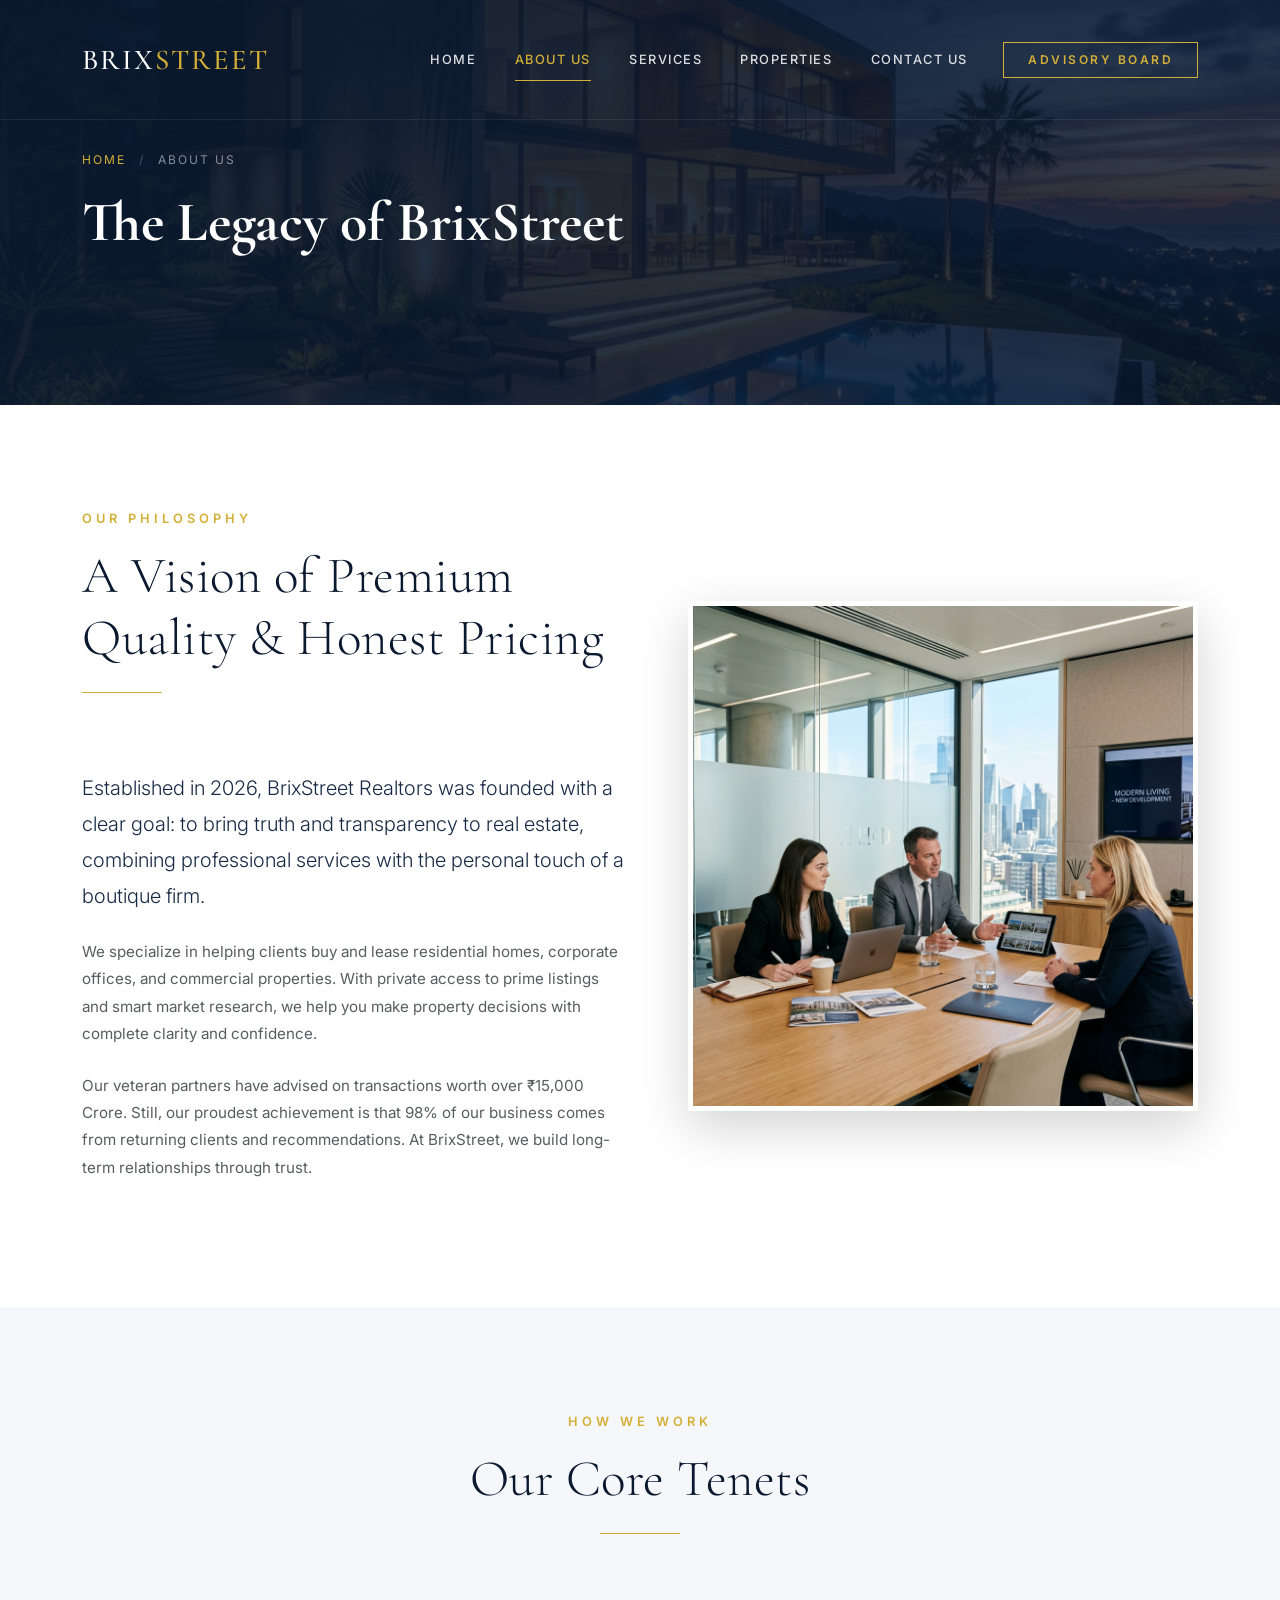
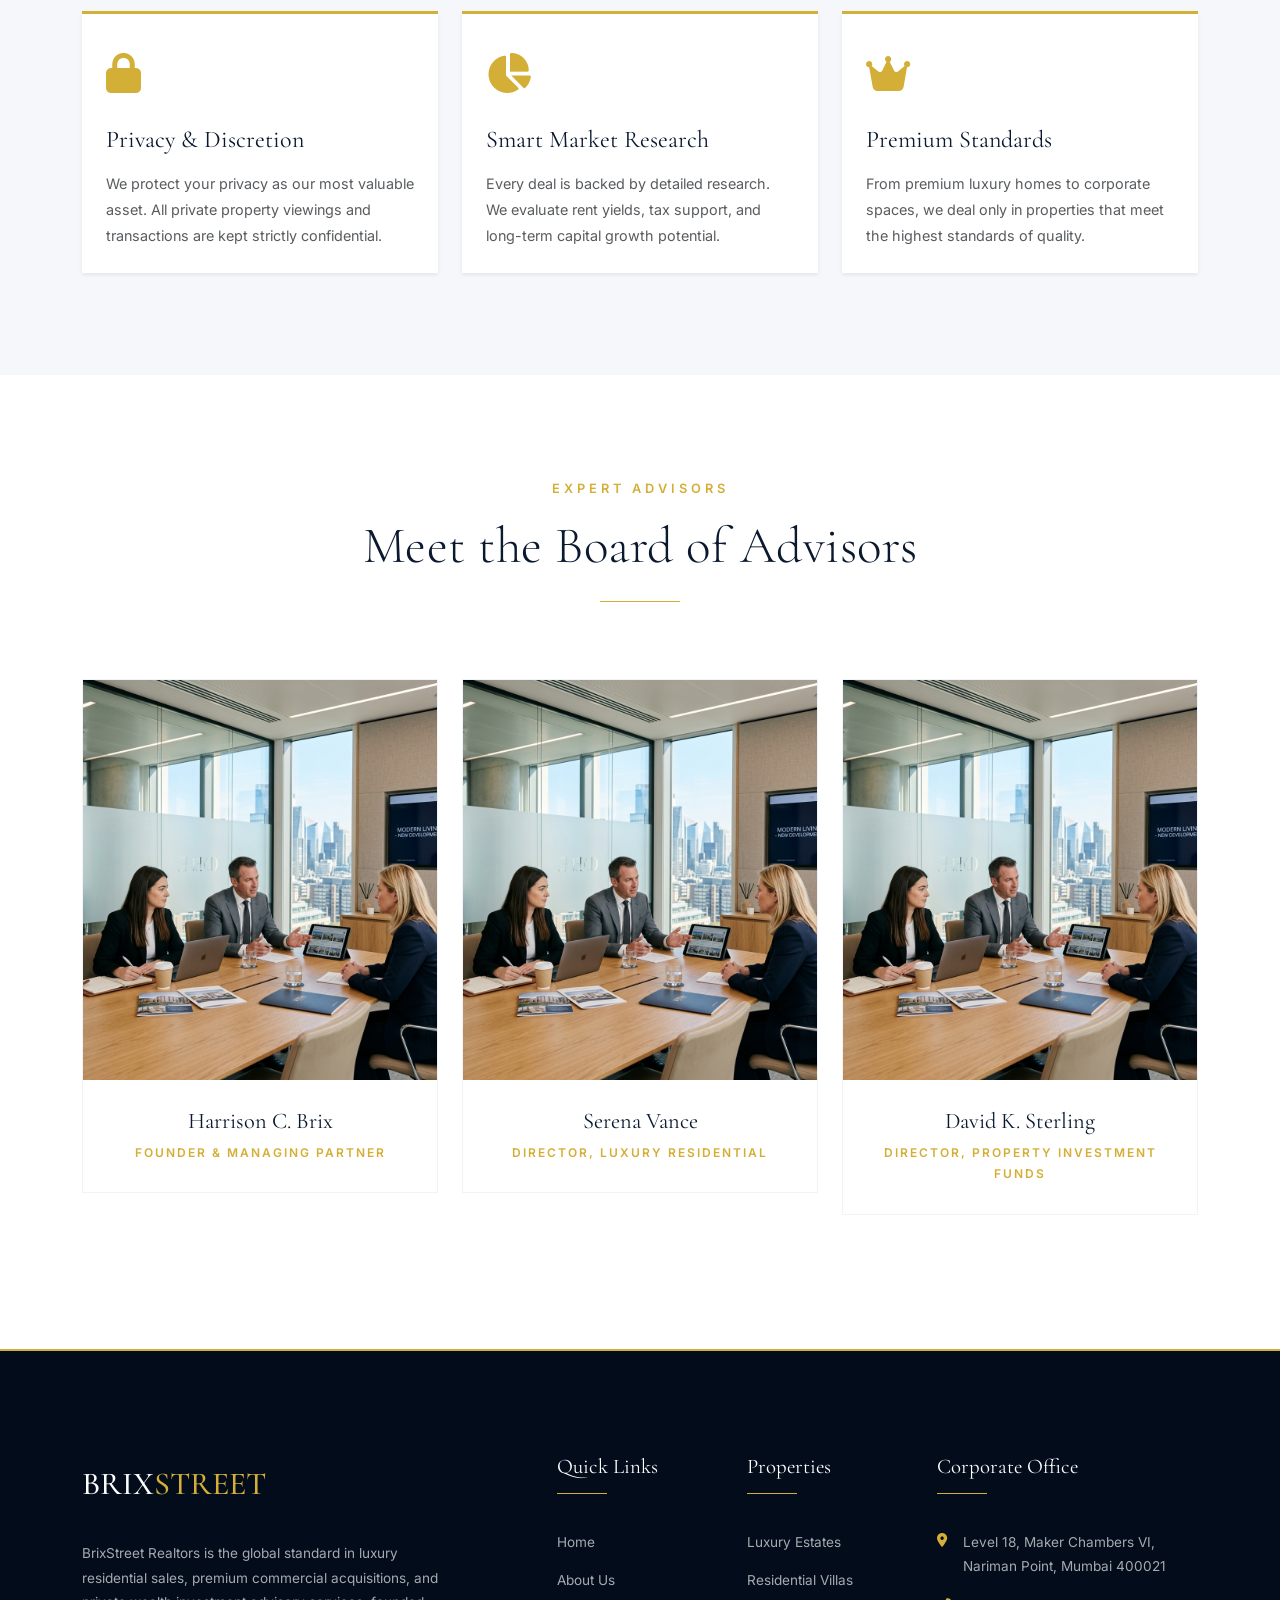
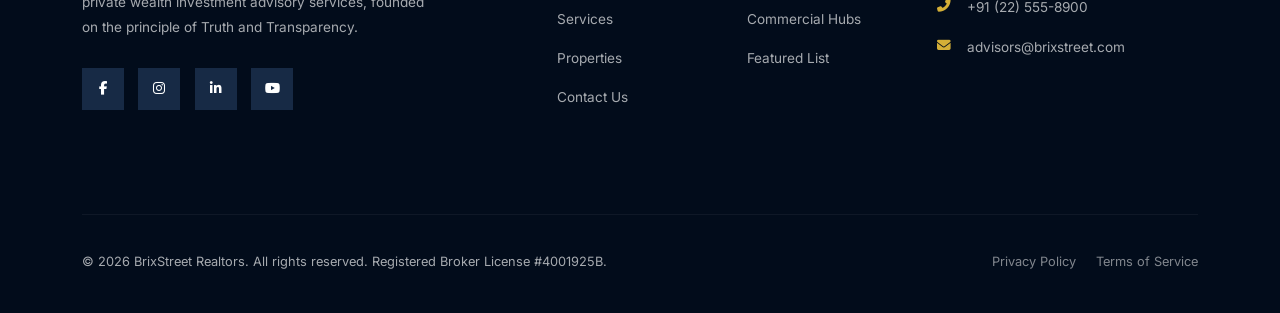
==== about.html @ d113fe7f "Indianize content draft version 0.2 Updates to the website to make the content look more suitable fo" ====
<!DOCTYPE html>
<html lang="en">
<head>
    <meta charset="UTF-8">
    <meta name="viewport" content="width=device-width, initial-scale=1.0">
    <title>About Us | BrixStreet Realtors - Truth & Transparency</title>
    <!-- Meta Tags for SEO -->
    <meta name="description" content="Discover the history, values, and expert executive team behind BrixStreet Realtors. Premium real estate services built on truth and transparency since 2026.">
    <link rel="canonical" href="https://www.brixstreet.com/about.html">
    
    <!-- Bootstrap CSS -->
    <link href="https://cdn.jsdelivr.net/npm/bootstrap@5.3.2/dist/css/bootstrap.min.css" rel="stylesheet">
    <!-- Font Awesome Icons -->
    <link href="https://cdnjs.cloudflare.com/ajax/libs/font-awesome/6.4.0/css/all.min.css" rel="stylesheet">
    <!-- Custom Style Sheet -->
    <link href="css/style.css" rel="stylesheet">

    <!-- Schema Markup JSON-LD -->
    <script type="application/ld+json">
    {
      "@context": "https://schema.org",
      "@type": "RealEstateAgent",
      "name": "BrixStreet Realtors",
      "image": "https://www.brixstreet.com/images/about.png",
      "@id": "https://www.brixstreet.com/#agent",
      "url": "https://www.brixstreet.com",
      "telephone": "+91-22-555-8900",
      "priceRange": "$$$$",
      "address": {
        "@type": "PostalAddress",
        "streetAddress": "Level 18, Maker Chambers VI, Nariman Point",
        "addressLocality": "Mumbai",
        "addressRegion": "Maharashtra",
        "postalCode": "400021",
        "addressCountry": "IN"
      },
      "geo": {
        "@type": "GeoCoordinates",
        "latitude": 18.9279,
        "longitude": 72.8211
      },
      "openingHoursSpecification": {
        "@type": "OpeningHoursSpecification",
        "dayOfWeek": [
          "Monday",
          "Tuesday",
          "Wednesday",
          "Thursday",
          "Friday"
        ],
        "opens": "09:00",
        "closes": "18:00"
      },
      "sameAs": [
        "https://www.facebook.com/brixstreet",
        "https://www.instagram.com/brixstreet",
        "https://www.linkedin.com/company/brixstreet"
      ]
    }
    </script>
</head>
<body>

    <!-- Sticky Navigation Bar -->
    <header>
        <nav class="navbar navbar-expand-lg navbar-dark navbar-custom fixed-top" id="mainNavbar" aria-label="Main Navigation">
            <div class="container">
                <a class="navbar-brand" href="index.html" aria-label="BrixStreet Realtors Home">BRIX<span>STREET</span></a>
                <button class="navbar-toggler" type="button" data-bs-toggle="collapse" data-bs-target="#navbarNav" aria-controls="navbarNav" aria-expanded="false" aria-label="Toggle navigation Menu">
                    <span class="toggler-icon"></span>
                    <span class="toggler-icon"></span>
                    <span class="toggler-icon"></span>
                </button>
                <div class="collapse navbar-collapse justify-content-end" id="navbarNav">
                    <ul class="navbar-nav align-items-lg-center">
                        <li class="nav-item">
                            <a class="nav-link" href="index.html">Home</a>
                        </li>
                        <li class="nav-item">
                            <a class="nav-link active" href="about.html" aria-current="page">About Us</a>
                        </li>
                        <li class="nav-item">
                            <a class="nav-link" href="services.html">Services</a>
                        </li>
                        <li class="nav-item">
                            <a class="nav-link" href="properties.html">Properties</a>
                        </li>
                        <li class="nav-item">
                            <a class="nav-link" href="contact.html">Contact Us</a>
                        </li>
                        <li class="nav-item ms-lg-3 mt-3 mt-lg-0">
                            <a class="btn btn-outline-gold px-4 py-2" href="contact.html" style="font-size: 0.75rem; padding: 0.6rem 1.5rem;" aria-label="Contact Advisory Board">Advisory Board</a>
                        </li>
                    </ul>
                </div>
            </div>
        </nav>
    </header>

    <main>
        <!-- Page Hero Section -->
        <section class="page-hero" style="background-image: url('images/hero.png');" aria-label="Introduction Banner">
            <div class="page-hero-overlay"></div>
            <div class="container page-hero-content text-center text-md-start">
                <div class="row">
                    <div class="col-lg-8 animate-slide-up">
                        <nav aria-label="Breadcrumb">
                            <ul class="breadcrumb-custom justify-content-center justify-content-md-start">
                                <li><a href="index.html">Home</a></li>
                                <li class="text-white-50">About Us</li>
                            </ul>
                        </nav>
                        <h1 class="display-4 font-heading text-white fw-bold mb-0" style="font-weight: 300;">The Legacy of BrixStreet</h1>
                    </div>
                </div>
            </div>
        </section>

        <!-- History / Vision Section -->
        <section class="section-padding" aria-label="Corporate Vision">
            <div class="container">
                <div class="row align-items-center">
                    <div class="col-lg-6 ps-lg-5 order-lg-2 mb-5 mb-lg-0 animate-slide-in-right">
                        <img src="images/about.png" alt="BrixStreet Realtors Partners Team Portrait" class="img-fluid border-5 border-white shadow-lg" style="border: 8px solid #FFFFFF;" loading="lazy">
                    </div>
                    <div class="col-lg-6 order-lg-1 animate-slide-in-left">
                        <div class="section-title-wrap">
                            <span class="section-subtitle">Our Philosophy</span>
                            <h2 class="section-title">A Vision of Premium Quality & Honest Pricing</h2>
                        </div>
                        <p class="lead mb-4" style="color: var(--color-primary-light);">Established in 2026, BrixStreet Realtors was founded with a clear goal: to bring truth and transparency to real estate, combining professional services with the personal touch of a boutique firm.</p>
                        <p class="text-muted mb-4">We specialize in helping clients buy and lease residential homes, corporate offices, and commercial properties. With private access to prime listings and smart market research, we help you make property decisions with complete clarity and confidence.</p>
                        <p class="text-muted mb-4">Our veteran partners have advised on transactions worth over ₹15,000 Crore. Still, our proudest achievement is that 98% of our business comes from returning clients and recommendations. At BrixStreet, we build long-term relationships through trust.</p>
                    </div>
                </div>
            </div>
        </section>

        <!-- Core Values Section -->
        <section class="section-padding bg-gray" aria-label="Our Core Pillars">
            <div class="container">
                <div class="section-title-wrap section-title-center">
                    <span class="section-subtitle">How We Work</span>
                    <h2 class="section-title section-title-center">Our Core Tenets</h2>
                </div>
                
                <div class="row g-4">
                    <div class="col-md-4 animate-slide-up">
                        <article class="card border-0 rounded-0 p-4 h-100 shadow-sm" style="border-top: 3px solid var(--color-gold) !important;">
                            <div class="text-gold mb-3" style="font-size: 2.5rem;"><i class="fas fa-lock" aria-hidden="true"></i></div>
                            <h3 class="font-heading mb-3" style="font-size: 1.5rem; font-weight: 400;">Privacy & Discretion</h3>
                            <p class="text-muted mb-0" style="font-size: 0.9rem;">We protect your privacy as our most valuable asset. All private property viewings and transactions are kept strictly confidential.</p>
                        </article>
                    </div>
                    <div class="col-md-4 animate-slide-up" style="transition-delay: 0.1s;">
                        <article class="card border-0 rounded-0 p-4 h-100 shadow-sm" style="border-top: 3px solid var(--color-gold) !important;">
                            <div class="text-gold mb-3" style="font-size: 2.5rem;"><i class="fas fa-chart-pie" aria-hidden="true"></i></div>
                            <h3 class="font-heading mb-3" style="font-size: 1.5rem; font-weight: 400;">Smart Market Research</h3>
                            <p class="text-muted mb-0" style="font-size: 0.9rem;">Every deal is backed by detailed research. We evaluate rent yields, tax support, and long-term capital growth potential.</p>
                        </article>
                    </div>
                    <div class="col-md-4 animate-slide-up" style="transition-delay: 0.2s;">
                        <article class="card border-0 rounded-0 p-4 h-100 shadow-sm" style="border-top: 3px solid var(--color-gold) !important;">
                            <div class="text-gold mb-3" style="font-size: 2.5rem;"><i class="fas fa-crown" aria-hidden="true"></i></div>
                            <h3 class="font-heading mb-3" style="font-size: 1.5rem; font-weight: 400;">Premium Standards</h3>
                            <p class="text-muted mb-0" style="font-size: 0.9rem;">From premium luxury homes to corporate spaces, we deal only in properties that meet the highest standards of quality.</p>
                        </article>
                    </div>
                </div>
            </div>
        </section>

        <!-- Executive Team Section -->
        <section class="section-padding" aria-label="Advisory Board Team members">
            <div class="container">
                <div class="section-title-wrap section-title-center">
                    <span class="section-subtitle">Expert Advisors</span>
                    <h2 class="section-title section-title-center">Meet the Board of Advisors</h2>
                </div>
                
                <div class="row g-4">
                    <!-- Team Member 1 -->
                    <div class="col-lg-4 col-md-6 animate-slide-up">
                        <article class="team-card">
                            <div class="team-img-wrap">
                                <img src="images/about.png" alt="Harrison C. Brix Portrait" style="object-position: top center;" loading="lazy">
                                <div class="team-socials">
                                    <a href="#" aria-label="LinkedIn profile of Harrison C. Brix"><i class="fab fa-linkedin-in"></i></a>
                                    <a href="#" aria-label="Email Harrison C. Brix"><i class="fas fa-envelope"></i></a>
                                </div>
                            </div>
                            <div class="team-info">
                                <h3 class="team-name">Harrison C. Brix</h3>
                                <div class="team-role">Founder & Managing Partner</div>
                            </div>
                        </article>
                    </div>
                    <!-- Team Member 2 -->
                    <div class="col-lg-4 col-md-6 animate-slide-up" style="transition-delay: 0.1s;">
                        <article class="team-card">
                            <div class="team-img-wrap">
                                <img src="images/about.png" alt="Serena Vance Portrait" style="object-position: center 20%;" loading="lazy">
                                <div class="team-socials">
                                    <a href="#" aria-label="LinkedIn profile of Serena Vance"><i class="fab fa-linkedin-in"></i></a>
                                    <a href="#" aria-label="Email Serena Vance"><i class="fas fa-envelope"></i></a>
                                </div>
                            </div>
                            <div class="team-info">
                                <h3 class="team-name">Serena Vance</h3>
                                <div class="team-role">Director, Luxury Residential</div>
                            </div>
                        </article>
                    </div>
                    <!-- Team Member 3 -->
                    <div class="col-lg-4 col-md-6 offset-md-3 offset-lg-0 animate-slide-up" style="transition-delay: 0.2s;">
                        <article class="team-card">
                            <div class="team-img-wrap">
                                <img src="images/about.png" alt="David K. Sterling Portrait" style="object-position: center 10%;" loading="lazy">
                                <div class="team-socials">
                                    <a href="#" aria-label="LinkedIn profile of David K. Sterling"><i class="fab fa-linkedin-in"></i></a>
                                    <a href="#" aria-label="Email David K. Sterling"><i class="fas fa-envelope"></i></a>
                                </div>
                            </div>
                            <div class="team-info">
                                <h3 class="team-name">David K. Sterling</h3>
                                <div class="team-role">Director, Property Investment Funds</div>
                            </div>
                        </article>
                    </div>
                </div>
            </div>
        </section>
    </main>

    <!-- Footer -->
    <footer class="footer" aria-label="Site Footer">
        <div class="container">
            <div class="row g-4">
                <div class="col-lg-4">
                    <a class="footer-logo" href="index.html" aria-label="BrixStreet Realtors Homepage">BRIX<span>STREET</span></a>
                    <p class="mb-4 pr-lg-4" style="font-size: 0.85rem; line-height: 1.8;">BrixStreet Realtors is the global standard in luxury residential sales, premium commercial acquisitions, and private wealth investment advisory services, founded on the principle of Truth and Transparency.</p>
                    <div class="footer-socials">
                        <a href="#" aria-label="Follow BrixStreet Realtors on Facebook"><i class="fab fa-facebook-f" aria-hidden="true"></i></a>
                        <a href="#" aria-label="Follow BrixStreet Realtors on Instagram"><i class="fab fa-instagram" aria-hidden="true"></i></a>
                        <a href="#" aria-label="Follow BrixStreet Realtors on LinkedIn"><i class="fab fa-linkedin-in" aria-hidden="true"></i></a>
                        <a href="#" aria-label="Follow BrixStreet Realtors on YouTube"><i class="fab fa-youtube" aria-hidden="true"></i></a>
                    </div>
                </div>
                <div class="col-md-4 col-lg-2 offset-lg-1">
                    <h4 class="font-heading text-white">Quick Links</h4>
                    <ul class="footer-links">
                        <li><a href="index.html">Home</a></li>
                        <li><a href="about.html">About Us</a></li>
                        <li><a href="services.html">Services</a></li>
                        <li><a href="properties.html">Properties</a></li>
                        <li><a href="contact.html">Contact Us</a></li>
                    </ul>
                </div>
                <div class="col-md-4 col-lg-2">
                    <h4 class="font-heading text-white">Properties</h4>
                    <ul class="footer-links">
                        <li><a href="properties.html?type=luxury">Luxury Estates</a></li>
                        <li><a href="properties.html?type=residential">Residential Villas</a></li>
                        <li><a href="properties.html?type=commercial">Commercial Hubs</a></li>
                        <li><a href="properties.html">Featured List</a></li>
                    </ul>
                </div>
                <div class="col-md-4 col-lg-3">
                    <h4 class="font-heading text-white">Corporate Office</h4>
                    <address class="mb-0" style="font-style: normal; font-size: 0.85rem; line-height: 1.8;">
                        <span class="mb-3 d-flex"><i class="fas fa-map-marker-alt text-gold me-3 mt-1" aria-hidden="true"></i> Level 18, Maker Chambers VI,<br>Nariman Point, Mumbai 400021</span>
                        <span class="mb-3 d-flex"><i class="fas fa-phone-alt text-gold me-3 mt-1" aria-hidden="true"></i> +91 (22) 555-8900</span>
                        <span class="mb-0 d-flex"><i class="fas fa-envelope text-gold me-3 mt-1" aria-hidden="true"></i> advisors@brixstreet.com</span>
                    </address>
                </div>
            </div>
            
            <div class="footer-bottom text-center">
                <div class="row align-items-center">
                    <div class="col-md-6 text-md-start mb-3 mb-md-0">
                        &copy; 2026 BrixStreet Realtors. All rights reserved. Registered Broker License #4001925B.
                    </div>
                    <div class="col-md-6 text-md-end">
                        <a href="#" class="text-white-50 me-3" style="font-size: 0.8rem;">Privacy Policy</a>
                        <a href="#" class="text-white-50" style="font-size: 0.8rem;">Terms of Service</a>
                    </div>
                </div>
            </div>
        </div>
    </footer>

    <!-- Bootstrap JS Bundle -->
    <script src="https://cdn.jsdelivr.net/npm/bootstrap@5.3.2/dist/js/bootstrap.bundle.min.js"></script>
    <!-- Custom Main Script -->
    <script src="js/main.js"></script>
</body>
</html>
---- css/style.css ----
/* ==========================================================================
   BRIXSTREET REALTORS - PREMIUM UTILITY STYLE SHEET
   Theme: Luxury, Modern, Minimal, Professional
   Colors: Dark Blue (#0A192F), White (#FFFFFF), Brushed Gold (#D4AF37)
   ========================================================================== */

/* Import Google Fonts - Cormorant Garamond & Inter */
@import url('https://fonts.googleapis.com/css2?family=Cormorant+Garamond:ital,wght@0,300;0,400;0,500;0,600;0,700;1,400&family=Inter:wght@300;400;500;600;700&display=swap');

:root {
    --color-primary: #0A192F;
    --color-primary-light: #172A45;
    --color-primary-dark: #020C1B;
    --color-gold: #D4AF37;
    --color-gold-hover: #C5A059;
    --color-gold-light: #F4EAD4;
    --color-text-dark: #20293A;
    --color-text-light: #F8F9FA;
    --color-bg-gray: #F5F7FA;
    
    --font-heading: 'Cormorant Garamond', serif;
    --font-body: 'Inter', sans-serif;
    
    --transition-smooth: all 0.5s cubic-bezier(0.16, 1, 0.3, 1);
    --shadow-soft: 0 8px 30px rgba(0, 0, 0, 0.03);
    --shadow-medium: 0 16px 48px rgba(10, 25, 47, 0.08);
}

/* --- Global Base --- */
* {
    margin: 0;
    padding: 0;
    box-sizing: border-box;
}

body {
    font-family: var(--font-body);
    color: var(--color-text-dark);
    background-color: #FFFFFF;
    overflow-x: hidden;
    line-height: 1.8;
    font-size: 0.95rem;
    -webkit-font-smoothing: antialiased;
}

h1, h2, h3, h4, h5, h6 {
    font-family: var(--font-heading);
    color: var(--color-primary);
    font-weight: 500;
}

a {
    color: var(--color-primary);
    text-decoration: none;
    transition: var(--transition-smooth);
}

a:hover {
    color: var(--color-gold);
}

.text-gold {
    color: var(--color-gold) !important;
}

.bg-navy {
    background-color: var(--color-primary) !important;
}

.bg-navy-light {
    background-color: var(--color-primary-light) !important;
}

.bg-gray {
    background-color: var(--color-bg-gray) !important;
}

/* Focus indicator for Accessibility */
a:focus, button:focus, input:focus, select:focus, textarea:focus {
    outline: 2px solid var(--color-gold);
    outline-offset: 3px;
}

/* --- Premium Buttons --- */
@keyframes goldShimmer {
    0% { background-position: 0% 50%; }
    50% { background-position: 100% 50%; }
    100% { background-position: 0% 50%; }
}

.btn-gold {
    background: linear-gradient(135deg, #D4AF37 0%, #F4EAD4 50%, #C5A059 100%);
    background-size: 200% 200%;
    color: var(--color-primary-dark) !important;
    font-family: var(--font-body);
    font-weight: 600;
    font-size: 0.75rem;
    letter-spacing: 2.5px;
    text-transform: uppercase;
    padding: 1.1rem 2.6rem;
    border: 1px solid transparent;
    border-radius: 0;
    transition: var(--transition-smooth);
    box-shadow: 0 4px 15px rgba(212, 175, 55, 0.15);
}

.btn-gold:hover {
    animation: goldShimmer 2s ease infinite;
    box-shadow: 0 6px 20px rgba(212, 175, 55, 0.3);
    transform: translateY(-2px);
}

.btn-outline-gold {
    background-color: transparent;
    color: var(--color-gold) !important;
    font-family: var(--font-body);
    font-weight: 600;
    font-size: 0.75rem;
    letter-spacing: 2.5px;
    text-transform: uppercase;
    padding: 1.1rem 2.6rem;
    border: 1px solid var(--color-gold);
    border-radius: 0;
    transition: var(--transition-smooth);
}

.btn-outline-gold:hover {
    background: linear-gradient(135deg, #D4AF37 0%, #C5A059 100%);
    color: var(--color-primary-dark) !important;
    border-color: transparent;
    box-shadow: 0 6px 15px rgba(212, 175, 55, 0.2);
    transform: translateY(-2px);
}

/* --- Sticky Navigation Bar --- */
.navbar-custom {
    padding: 1.8rem 0;
    background-color: transparent;
    transition: var(--transition-smooth);
    border-bottom: 1px solid rgba(255, 255, 255, 0.08);
    z-index: 1000;
}

.navbar-custom.navbar-scrolled {
    padding: 0.9rem 0;
    background-color: rgba(10, 25, 47, 0.96);
    backdrop-filter: blur(15px);
    -webkit-backdrop-filter: blur(15px);
    box-shadow: 0 10px 40px rgba(2, 12, 27, 0.15);
    border-bottom: 1px solid rgba(212, 175, 55, 0.2);
}

.navbar-custom .navbar-brand {
    font-family: var(--font-heading);
    font-weight: 500;
    font-size: 1.8rem;
    letter-spacing: 2px;
}

.navbar-custom .navbar-brand span {
    color: var(--color-gold);
}

.navbar-custom .nav-link {
    font-family: var(--font-body);
    font-size: 0.8rem;
    font-weight: 500;
    letter-spacing: 1.5px;
    text-transform: uppercase;
    color: #FFFFFF !important;
    padding: 0.5rem 1.1rem !important;
    margin: 0 0.1rem;
    position: relative;
    opacity: 0.85;
}

.navbar-custom .nav-link::after {
    content: '';
    position: absolute;
    bottom: -2px;
    left: 1.1rem;
    width: 0;
    height: 1px;
    background-color: var(--color-gold);
    transition: var(--transition-smooth);
}

.navbar-custom .nav-link:hover::after,
.navbar-custom .nav-link.active::after {
    width: calc(100% - 2.2rem);
}

.navbar-custom .nav-link:hover,
.navbar-custom .nav-link.active {
    color: var(--color-gold) !important;
    opacity: 1;
}

/* Accessibility: Active link screen-reader support */
.navbar-custom .nav-link.active::before {
    content: '';
    position: absolute;
    width: 1px;
    height: 1px;
    overflow: hidden;
}

/* Custom Hamburger Icon */
.navbar-toggler {
    border: none;
    outline: none !important;
    padding: 0;
}

.toggler-icon {
    width: 28px;
    height: 1px;
    background-color: #FFFFFF;
    display: block;
    margin: 7px 0;
    transition: var(--transition-smooth);
}

.navbar-toggler[aria-expanded="true"] .toggler-icon:nth-child(1) {
    transform: translateY(8px) rotate(45deg);
}

.navbar-toggler[aria-expanded="true"] .toggler-icon:nth-child(2) {
    opacity: 0;
}

.navbar-toggler[aria-expanded="true"] .toggler-icon:nth-child(3) {
    transform: translateY(-8px) rotate(-45deg);
}

/* --- Hero Section --- */
.hero-section {
    position: relative;
    height: 100vh;
    min-height: 750px;
    display: flex;
    align-items: center;
    background-size: cover;
    background-position: center;
    background-attachment: scroll; /* Fallback for iOS */
}

@media (min-width: 992px) {
    .hero-section {
        background-attachment: fixed;
    }
}

.hero-overlay {
    position: absolute;
    top: 0;
    left: 0;
    width: 100%;
    height: 100%;
    background: linear-gradient(to right, rgba(10, 25, 47, 0.95) 0%, rgba(10, 25, 47, 0.6) 100%);
    z-index: 1;
}

.hero-content {
    position: relative;
    z-index: 2;
    color: #FFFFFF;
}

@keyframes letterExpand {
    0% { letter-spacing: 2px; opacity: 0; }
    100% { letter-spacing: 6px; opacity: 1; }
}

.hero-subtitle {
    font-size: 0.85rem;
    text-transform: uppercase;
    letter-spacing: 6px;
    color: var(--color-gold);
    font-weight: 600;
    margin-bottom: 1.5rem;
    display: inline-block;
    animation: letterExpand 1.5s cubic-bezier(0.16, 1, 0.3, 1) forwards;
}

.hero-title {
    font-size: clamp(2.8rem, 6vw, 5.2rem);
    font-weight: 300;
    line-height: 1.1;
    margin-bottom: 2rem;
    color: #FFFFFF;
}

/* Search/Filter Container */
.search-filter-box {
    position: relative;
    z-index: 5;
    margin-top: -90px;
    background-color: #FFFFFF;
    padding: 2.8rem;
    box-shadow: var(--shadow-medium);
    border-top: 3px solid var(--color-gold);
}

.search-filter-box label {
    font-size: 0.7rem;
    font-weight: 600;
    text-transform: uppercase;
    letter-spacing: 1.5px;
    color: var(--color-primary-light);
    margin-bottom: 0.6rem;
    display: block;
}

.search-filter-box .form-control,
.search-filter-box .form-select {
    border: 1px solid #ECEFF4;
    border-radius: 0;
    padding: 0.9rem 1.1rem;
    font-size: 0.85rem;
    color: var(--color-primary);
    transition: var(--transition-smooth);
}

.search-filter-box .form-control:focus,
.search-filter-box .form-select:focus {
    box-shadow: none;
    border-color: var(--color-gold);
}

/* --- Section Layouts --- */
.section-padding {
    padding: clamp(4rem, 8vw, 8rem) 0;
}

.section-title-wrap {
    margin-bottom: clamp(3rem, 6vw, 5rem);
}

.section-subtitle {
    font-size: 0.8rem;
    font-weight: 600;
    text-transform: uppercase;
    letter-spacing: 4px;
    color: var(--color-gold);
    display: block;
    margin-bottom: 1rem;
}

.section-title {
    font-size: clamp(2.2rem, 4vw, 3.2rem);
    font-weight: 300;
    position: relative;
    padding-bottom: 1.5rem;
    margin-bottom: 0;
    letter-spacing: 0.5px;
}

.section-title::after {
    content: '';
    position: absolute;
    bottom: 0;
    left: 0;
    width: 80px;
    height: 1px;
    background-color: var(--color-gold);
}

.section-title-center {
    text-align: center;
}

.section-title-center::after {
    left: 50%;
    transform: translateX(-50%);
}

/* --- Luxury Property Card --- */
.property-card {
    background-color: #FFFFFF;
    border: 1px solid #F0F4F8;
    transition: var(--transition-smooth);
    margin-bottom: 2rem;
    position: relative;
}

.property-img-wrap {
    position: relative;
    overflow: hidden;
    height: 300px;
}

.property-img-wrap img {
    width: 100%;
    height: 100%;
    object-fit: cover;
    transition: all 0.8s cubic-bezier(0.16, 1, 0.3, 1);
}

.property-card:hover .property-img-wrap img {
    transform: scale(1.06);
}

.property-badge {
    position: absolute;
    top: 1.5rem;
    left: 1.5rem;
    background-color: var(--color-primary);
    color: #FFFFFF;
    font-size: 0.7rem;
    font-weight: 600;
    text-transform: uppercase;
    letter-spacing: 1.5px;
    padding: 0.5rem 1.1rem;
    z-index: 3;
}

.property-badge.luxury-badge {
    background-color: var(--color-gold);
    color: var(--color-primary-dark);
}

.property-content {
    padding: 2.2rem;
}

.property-type {
    font-size: 0.75rem;
    font-weight: 600;
    color: var(--color-gold);
    text-transform: uppercase;
    letter-spacing: 2px;
    margin-bottom: 0.6rem;
}

.property-title {
    font-size: 1.5rem;
    font-weight: 400;
    margin-bottom: 1.1rem;
}

.property-price {
    font-size: 1.4rem;
    color: var(--color-primary);
    font-family: var(--font-heading);
    font-weight: 500;
    margin-bottom: 1.5rem;
}

.property-meta {
    display: flex;
    border-top: 1px solid #F0F4F8;
    padding-top: 1.4rem;
    margin-top: 1rem;
}

.property-meta-item {
    margin-right: 1.8rem;
    font-size: 0.8rem;
    color: #5C6E82;
}

.property-meta-item i {
    color: var(--color-gold);
    margin-right: 0.5rem;
}

.property-card:hover {
    box-shadow: var(--shadow-medium);
    border-color: var(--color-gold);
    transform: translateY(-8px);
}

/* --- Page Hero Section --- */
.page-hero {
    height: 45vh;
    min-height: 380px;
    background-size: cover;
    background-position: center;
    position: relative;
    display: flex;
    align-items: center;
    color: #FFFFFF;
}

.page-hero-overlay {
    position: absolute;
    top: 0;
    left: 0;
    width: 100%;
    height: 100%;
    background: linear-gradient(135deg, rgba(10, 25, 47, 0.98) 0%, rgba(10, 25, 47, 0.8) 100%);
    z-index: 1;
}

.page-hero-content {
    position: relative;
    z-index: 2;
}

.breadcrumb-custom {
    display: flex;
    list-style: none;
    padding: 0;
    margin: 0 0 1.2rem 0;
    font-size: 0.75rem;
    text-transform: uppercase;
    letter-spacing: 2px;
}

.breadcrumb-custom li {
    margin-right: 0.8rem;
    color: rgba(255, 255, 255, 0.55);
}

.breadcrumb-custom li a {
    color: var(--color-gold);
}

.breadcrumb-custom li::after {
    content: '/';
    margin-left: 0.8rem;
    color: rgba(255, 255, 255, 0.25);
}

.breadcrumb-custom li:last-child::after {
    display: none;
}

/* --- Service Boxes --- */
.service-box {
    background-color: #FFFFFF;
    padding: 3.5rem 2.2rem;
    border: 1px solid #F0F4F8;
    transition: var(--transition-smooth);
    margin-bottom: 2rem;
    height: 100%;
}

.service-icon {
    font-size: 2.8rem;
    color: var(--color-gold);
    margin-bottom: 1.8rem;
    display: inline-block;
}

.service-title {
    font-size: 1.6rem;
    margin-bottom: 1.2rem;
    font-weight: 400;
}

.service-box:hover {
    background-color: var(--color-primary);
    border-color: var(--color-primary);
    box-shadow: var(--shadow-medium);
    transform: translateY(-8px);
}

.service-box:hover .service-icon,
.service-box:hover .service-title,
.service-box:hover p {
    color: #FFFFFF !important;
}

.service-box:hover .service-link {
    color: var(--color-gold) !important;
}

.service-link {
    font-size: 0.75rem;
    font-weight: 600;
    text-transform: uppercase;
    letter-spacing: 2px;
    color: var(--color-primary);
    margin-top: 1.8rem;
    display: inline-block;
}

/* --- Stats Counter Section --- */
.stats-section {
    background-color: var(--color-primary);
    color: #FFFFFF;
    position: relative;
    padding: 6.5rem 0;
    overflow: hidden;
}

.stat-item {
    text-align: center;
}

.stat-number {
    font-size: clamp(2.8rem, 5vw, 4.5rem);
    font-family: var(--font-heading);
    font-weight: 300;
    color: var(--color-gold);
    line-height: 1;
    margin-bottom: 0.8rem;
}

.stat-title {
    font-size: 0.8rem;
    text-transform: uppercase;
    letter-spacing: 2.5px;
    color: rgba(255, 255, 255, 0.65);
    font-weight: 500;
}

/* --- About Image Stack --- */
.about-image-stack {
    position: relative;
    margin-bottom: 4rem;
}

.image-stack-main {
    width: 82%;
    position: relative;
    z-index: 2;
    border: 10px solid #FFFFFF;
    box-shadow: var(--shadow-medium);
}

.image-stack-sub {
    width: 52%;
    position: absolute;
    bottom: -35px;
    right: 0;
    z-index: 3;
    border: 10px solid #FFFFFF;
    box-shadow: var(--shadow-medium);
}

.about-features-list {
    list-style: none;
    padding: 0;
    margin: 2rem 0;
}

.about-features-list li {
    margin-bottom: 1.2rem;
    position: relative;
    padding-left: 2.2rem;
    font-weight: 400;
    font-size: 0.9rem;
}

.about-features-list li::before {
    content: '\f00c';
    font-family: 'Font Awesome 6 Free';
    font-weight: 900;
    color: var(--color-gold);
    position: absolute;
    left: 0;
    font-size: 0.85rem;
}

/* --- Team/Agent Cards --- */
.team-card {
    background-color: #FFFFFF;
    border: 1px solid #F0F4F8;
    transition: var(--transition-smooth);
    margin-bottom: 2rem;
}

.team-img-wrap {
    overflow: hidden;
    position: relative;
    height: 400px;
}

.team-img-wrap img {
    width: 100%;
    height: 100%;
    object-fit: cover;
    transition: all 0.8s cubic-bezier(0.16, 1, 0.3, 1);
}

.team-socials {
    position: absolute;
    bottom: 0;
    left: 0;
    width: 100%;
    padding: 1.8rem;
    background: linear-gradient(to top, rgba(10, 25, 47, 0.95), transparent);
    display: flex;
    justify-content: center;
    opacity: 0;
    transform: translateY(20px);
    transition: var(--transition-smooth);
}

.team-socials a {
    color: #FFFFFF;
    margin: 0 0.9rem;
    font-size: 1.1rem;
}

.team-socials a:hover {
    color: var(--color-gold);
}

.team-card:hover .team-socials {
    opacity: 1;
    transform: translateY(0);
}

.team-card:hover .team-img-wrap img {
    transform: scale(1.05);
}

.team-info {
    padding: 1.8rem;
    text-align: center;
}

.team-name {
    font-size: 1.4rem;
    font-weight: 400;
    margin-bottom: 0.4rem;
}

.team-role {
    font-size: 0.75rem;
    color: var(--color-gold);
    text-transform: uppercase;
    letter-spacing: 2px;
    font-weight: 600;
}

.team-card:hover {
    box-shadow: var(--shadow-medium);
    border-color: var(--color-gold);
}

/* --- Filter & Properties Tab Panel --- */
.filter-tabs {
    display: flex;
    justify-content: center;
    list-style: none;
    padding: 0;
    margin-bottom: 4rem;
    flex-wrap: wrap;
}

.filter-tab-btn {
    border: none;
    background: transparent;
    padding: 0.6rem 2rem;
    margin: 0.4rem;
    font-family: var(--font-body);
    font-weight: 600;
    font-size: 0.75rem;
    letter-spacing: 2px;
    text-transform: uppercase;
    color: var(--color-primary-light);
    border-bottom: 1px solid transparent;
    transition: var(--transition-smooth);
}

.filter-tab-btn:hover,
.filter-tab-btn.active {
    color: var(--color-gold);
    border-bottom-color: var(--color-gold);
}

/* --- Testimonials --- */
.testimonial-section {
    background-color: var(--color-bg-gray);
}

.testimonial-card {
    background-color: #FFFFFF;
    padding: 4rem;
    box-shadow: var(--shadow-soft);
    border-top: 3px solid var(--color-gold);
    margin: 0 auto;
    max-width: 800px;
    text-align: center;
}

.testimonial-quote {
    font-family: var(--font-heading);
    font-size: 1.6rem;
    font-style: italic;
    color: var(--color-primary-light);
    margin-bottom: 2.2rem;
    line-height: 1.6;
}

.testimonial-client {
    display: flex;
    align-items: center;
    justify-content: center;
}

.testimonial-client-img {
    width: 60px;
    height: 60px;
    border-radius: 50%;
    object-fit: cover;
    margin-right: 1.2rem;
    border: 2px solid var(--color-gold);
}

.testimonial-client-info {
    text-align: left;
}

.testimonial-client-name {
    font-weight: 600;
    font-size: 0.95rem;
    margin-bottom: 0.2rem;
}

.testimonial-client-role {
    font-size: 0.75rem;
    color: #6C7A89;
    text-transform: uppercase;
    letter-spacing: 1px;
}

/* --- Contact Page Layout & Maps --- */
.contact-info-box {
    background-color: var(--color-primary);
    color: #FFFFFF;
    padding: 4.5rem;
    height: 100%;
}

.contact-info-box h3 {
    color: #FFFFFF;
    margin-bottom: 2.5rem;
    font-size: 2rem;
    font-weight: 400;
}

.contact-info-item {
    display: flex;
    margin-bottom: 2.2rem;
}

.contact-info-icon {
    font-size: 1.3rem;
    color: var(--color-gold);
    margin-right: 1.5rem;
    margin-top: 0.2rem;
}

.contact-info-text h5 {
    color: var(--color-gold);
    font-size: 0.8rem;
    text-transform: uppercase;
    letter-spacing: 2px;
    margin-bottom: 0.4rem;
    font-family: var(--font-body);
    font-weight: 600;
}

.contact-info-text p {
    margin-bottom: 0;
    color: rgba(255, 255, 255, 0.8);
    font-size: 0.9rem;
}

.contact-map-container {
    height: 480px;
    width: 100%;
    border: none;
    box-shadow: var(--shadow-medium);
}

.contact-form-card {
    background-color: #FFFFFF;
    padding: 4.5rem;
    border: 1px solid #F0F4F8;
    box-shadow: var(--shadow-soft);
    height: 100%;
}

.contact-form-card h3 {
    font-size: 2rem;
    font-weight: 400;
}

.contact-form-card .form-control,
.contact-form-card .form-select {
    border-radius: 0;
    padding: 1rem 1.2rem;
    border: 1px solid #ECEFF4;
    font-size: 0.85rem;
}

.contact-form-card .form-control:focus,
.contact-form-card .form-select:focus {
    box-shadow: none;
    border-color: var(--color-gold);
}

/* --- Footer --- */
.footer {
    background-color: var(--color-primary-dark);
    color: rgba(255, 255, 255, 0.65);
    padding: 6.5rem 0 2.5rem 0;
    font-size: 0.85rem;
    border-top: 2px solid var(--color-gold);
}

.footer h4 {
    color: #FFFFFF;
    font-size: 1.3rem;
    font-weight: 400;
    margin-bottom: 2.2rem;
    position: relative;
    padding-bottom: 0.9rem;
}

.footer h4::after {
    content: '';
    position: absolute;
    bottom: 0;
    left: 0;
    width: 50px;
    height: 1px;
    background-color: var(--color-gold);
}

.footer-logo {
    font-family: var(--font-heading);
    color: #FFFFFF !important;
    font-weight: 500;
    font-size: 2rem;
    margin-bottom: 1.8rem;
    display: inline-block;
}

.footer-logo span {
    color: var(--color-gold);
}

.footer-links {
    list-style: none;
    padding: 0;
}

.footer-links li {
    margin-bottom: 0.9rem;
}

.footer-links li a {
    color: rgba(255, 255, 255, 0.65);
    transition: var(--transition-smooth);
}

.footer-links li a:hover {
    color: var(--color-gold);
    padding-left: 6px;
}

.footer-socials {
    display: flex;
    margin-top: 1.8rem;
}

.footer-socials a {
    width: 42px;
    height: 42px;
    background-color: var(--color-primary-light);
    color: #FFFFFF;
    display: flex;
    align-items: center;
    justify-content: center;
    border-radius: 0;
    margin-right: 0.9rem;
    transition: var(--transition-smooth);
}

.footer-socials a:hover {
    background-color: var(--color-gold);
    color: var(--color-primary-dark);
    transform: translateY(-3px);
}

.footer-bottom {
    margin-top: 5.5rem;
    border-top: 1px solid rgba(255, 255, 255, 0.05);
    padding-top: 2.2rem;
    font-size: 0.8rem;
}

/* --- Scroll triggered micro-animations --- */
.animate-fade-in {
    opacity: 0;
    transition: opacity 0.9s cubic-bezier(0.16, 1, 0.3, 1);
}

.animate-slide-up {
    opacity: 0;
    transform: translateY(35px);
    transition: opacity 0.9s cubic-bezier(0.16, 1, 0.3, 1), transform 0.9s cubic-bezier(0.16, 1, 0.3, 1);
}

.animate-slide-in-left {
    opacity: 0;
    transform: translateX(-40px);
    transition: opacity 0.9s cubic-bezier(0.16, 1, 0.3, 1), transform 0.9s cubic-bezier(0.16, 1, 0.3, 1);
}

.animate-slide-in-right {
    opacity: 0;
    transform: translateX(40px);
    transition: opacity 0.9s cubic-bezier(0.16, 1, 0.3, 1), transform 0.9s cubic-bezier(0.16, 1, 0.3, 1);
}

.animate-fade-in.animated {
    opacity: 1;
}

.animate-slide-up.animated {
    opacity: 1;
    transform: translateY(0);
}

.animate-slide-in-left.animated {
    opacity: 1;
    transform: translateX(0);
}

.animate-slide-in-right.animated {
    opacity: 1;
    transform: translateX(0);
}

/* --- Responsive Layout Utilities --- */
@media (max-width: 991px) {
    .navbar-custom {
        background-color: var(--color-primary) !important;
        padding: 1.1rem 0;
    }
    
    .navbar-custom.navbar-scrolled {
        background-color: var(--color-primary) !important;
    }
    
    .navbar-collapse {
        background-color: var(--color-primary);
        padding: 1.8rem 1.2rem;
        margin-top: 1.1rem;
        border-top: 1px solid rgba(255, 255, 255, 0.08);
    }
    
    .navbar-custom .nav-link {
        padding: 0.9rem 0 !important;
    }
    
    .navbar-custom .nav-link::after {
        display: none;
    }
    
    .search-filter-box {
        margin-top: 0;
        padding: 2rem;
    }
    
    .section-padding {
        padding: 4.5rem 0;
    }
    
    .image-stack-sub {
        bottom: -20px;
    }
    
    .contact-info-box,
    .contact-form-card {
        padding: 2.8rem;
    }
}
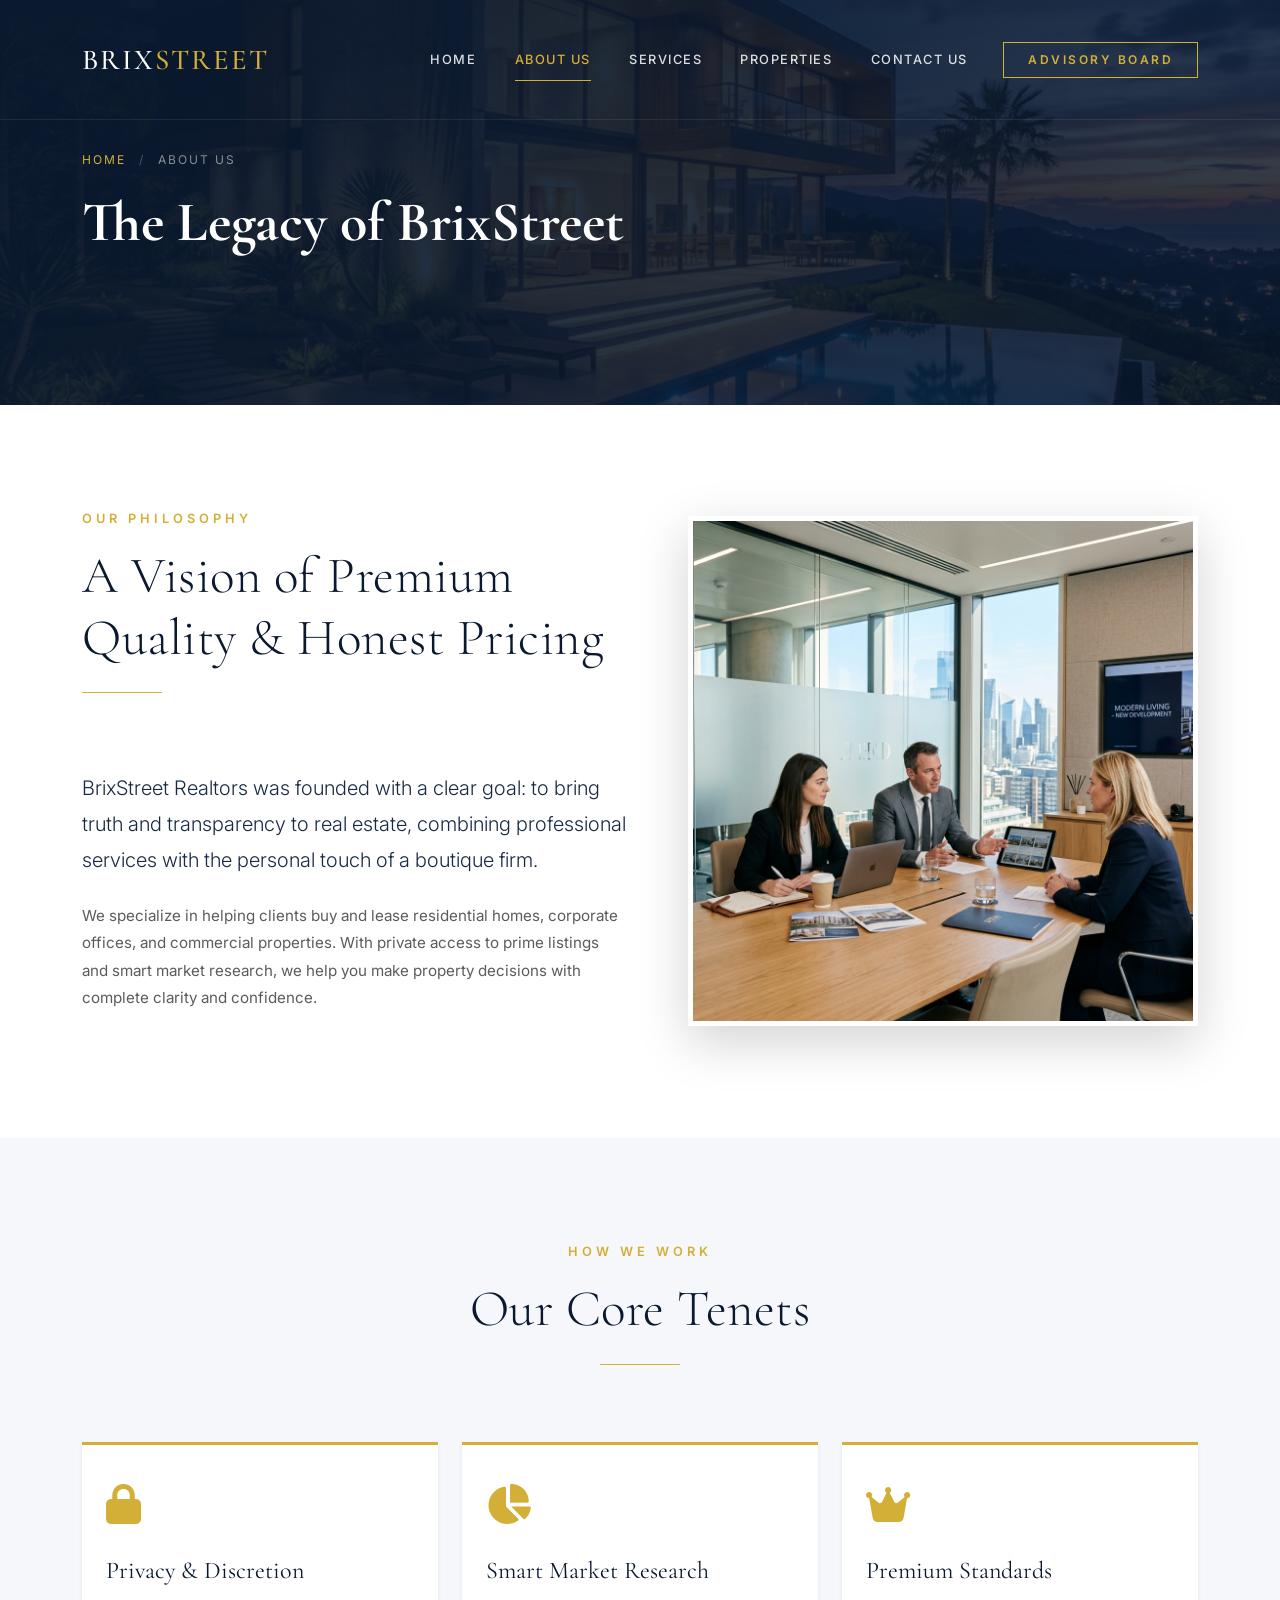
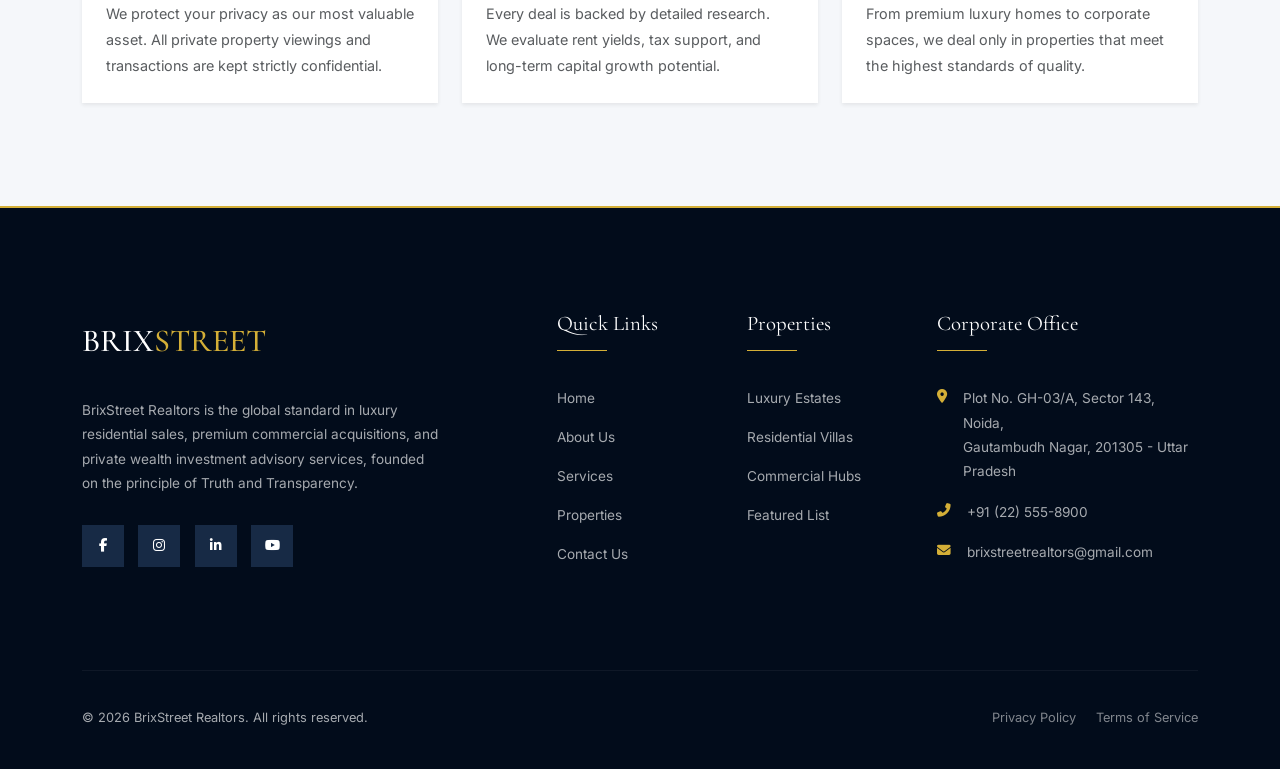
==== commit 26a842df: "Website rebaselined with modular and reusalbe properties page. v0.41 Properties page to be modular a" ====
--- a/about.html
+++ b/about.html
@@ -28,16 +28,16 @@
       "priceRange": "$$$$",
       "address": {
         "@type": "PostalAddress",
-        "streetAddress": "Level 18, Maker Chambers VI, Nariman Point",
-        "addressLocality": "Mumbai",
-        "addressRegion": "Maharashtra",
-        "postalCode": "400021",
+        "streetAddress": "Plot No. GH-03/A, Sector 143, Noida",
+        "addressLocality": "Gautambudh Nagar",
+        "addressRegion": "Uttar Pradesh",
+        "postalCode": "201305",
         "addressCountry": "IN"
       },
       "geo": {
         "@type": "GeoCoordinates",
-        "latitude": 18.9279,
-        "longitude": 72.8211
+        "latitude": 28.4986,
+        "longitude": 77.4231
       },
       "openingHoursSpecification": {
         "@type": "OpeningHoursSpecification",
@@ -128,9 +128,9 @@
                             <span class="section-subtitle">Our Philosophy</span>
                             <h2 class="section-title">A Vision of Premium Quality & Honest Pricing</h2>
                         </div>
-                        <p class="lead mb-4" style="color: var(--color-primary-light);">Established in 2026, BrixStreet Realtors was founded with a clear goal: to bring truth and transparency to real estate, combining professional services with the personal touch of a boutique firm.</p>
+                        <p class="lead mb-4" style="color: var(--color-primary-light);">BrixStreet Realtors was founded with a clear goal: to bring truth and transparency to real estate, combining professional services with the personal touch of a boutique firm.</p>
                         <p class="text-muted mb-4">We specialize in helping clients buy and lease residential homes, corporate offices, and commercial properties. With private access to prime listings and smart market research, we help you make property decisions with complete clarity and confidence.</p>
-                        <p class="text-muted mb-4">Our veteran partners have advised on transactions worth over ₹15,000 Crore. Still, our proudest achievement is that 98% of our business comes from returning clients and recommendations. At BrixStreet, we build long-term relationships through trust.</p>
+                        <!-- <p class="text-muted mb-4">Our veteran partners have advised on transactions worth over ₹15,000 Crore. Still, our proudest achievement is that 98% of our business comes from returning clients and recommendations. At BrixStreet, we build long-term relationships through trust.</p> -->
                     </div>
                 </div>
             </div>
@@ -169,8 +169,8 @@
                 </div>
             </div>
         </section>
-
-        <!-- Executive Team Section -->
+<!--
+        <!-- Executive Team Section 
         <section class="section-padding" aria-label="Advisory Board Team members">
             <div class="container">
                 <div class="section-title-wrap section-title-center">
@@ -179,7 +179,7 @@
                 </div>
                 
                 <div class="row g-4">
-                    <!-- Team Member 1 -->
+                    <!-- Team Member 1 
                     <div class="col-lg-4 col-md-6 animate-slide-up">
                         <article class="team-card">
                             <div class="team-img-wrap">
@@ -195,7 +195,7 @@
                             </div>
                         </article>
                     </div>
-                    <!-- Team Member 2 -->
+                    <!-- Team Member 2 
                     <div class="col-lg-4 col-md-6 animate-slide-up" style="transition-delay: 0.1s;">
                         <article class="team-card">
                             <div class="team-img-wrap">
@@ -211,7 +211,7 @@
                             </div>
                         </article>
                     </div>
-                    <!-- Team Member 3 -->
+                    <!-- Team Member 3 
                     <div class="col-lg-4 col-md-6 offset-md-3 offset-lg-0 animate-slide-up" style="transition-delay: 0.2s;">
                         <article class="team-card">
                             <div class="team-img-wrap">
@@ -231,7 +231,7 @@
             </div>
         </section>
     </main>
-
+-->
     <!-- Footer -->
     <footer class="footer" aria-label="Site Footer">
         <div class="container">
@@ -268,9 +268,9 @@
                 <div class="col-md-4 col-lg-3">
                     <h4 class="font-heading text-white">Corporate Office</h4>
                     <address class="mb-0" style="font-style: normal; font-size: 0.85rem; line-height: 1.8;">
-                        <span class="mb-3 d-flex"><i class="fas fa-map-marker-alt text-gold me-3 mt-1" aria-hidden="true"></i> Level 18, Maker Chambers VI,<br>Nariman Point, Mumbai 400021</span>
+                        <span class="mb-3 d-flex"><i class="fas fa-map-marker-alt text-gold me-3 mt-1" aria-hidden="true"></i> Plot No. GH-03/A, Sector 143, Noida,<br>Gautambudh Nagar, 201305 - Uttar Pradesh</span>
                         <span class="mb-3 d-flex"><i class="fas fa-phone-alt text-gold me-3 mt-1" aria-hidden="true"></i> +91 (22) 555-8900</span>
-                        <span class="mb-0 d-flex"><i class="fas fa-envelope text-gold me-3 mt-1" aria-hidden="true"></i> advisors@brixstreet.com</span>
+                        <span class="mb-0 d-flex"><i class="fas fa-envelope text-gold me-3 mt-1" aria-hidden="true"></i> brixstreetrealtors@gmail.com</span>
                     </address>
                 </div>
             </div>
@@ -278,7 +278,7 @@
             <div class="footer-bottom text-center">
                 <div class="row align-items-center">
                     <div class="col-md-6 text-md-start mb-3 mb-md-0">
-                        &copy; 2026 BrixStreet Realtors. All rights reserved. Registered Broker License #4001925B.
+                        &copy; 2026 BrixStreet Realtors. All rights reserved.
                     </div>
                     <div class="col-md-6 text-md-end">
                         <a href="#" class="text-white-50 me-3" style="font-size: 0.8rem;">Privacy Policy</a>
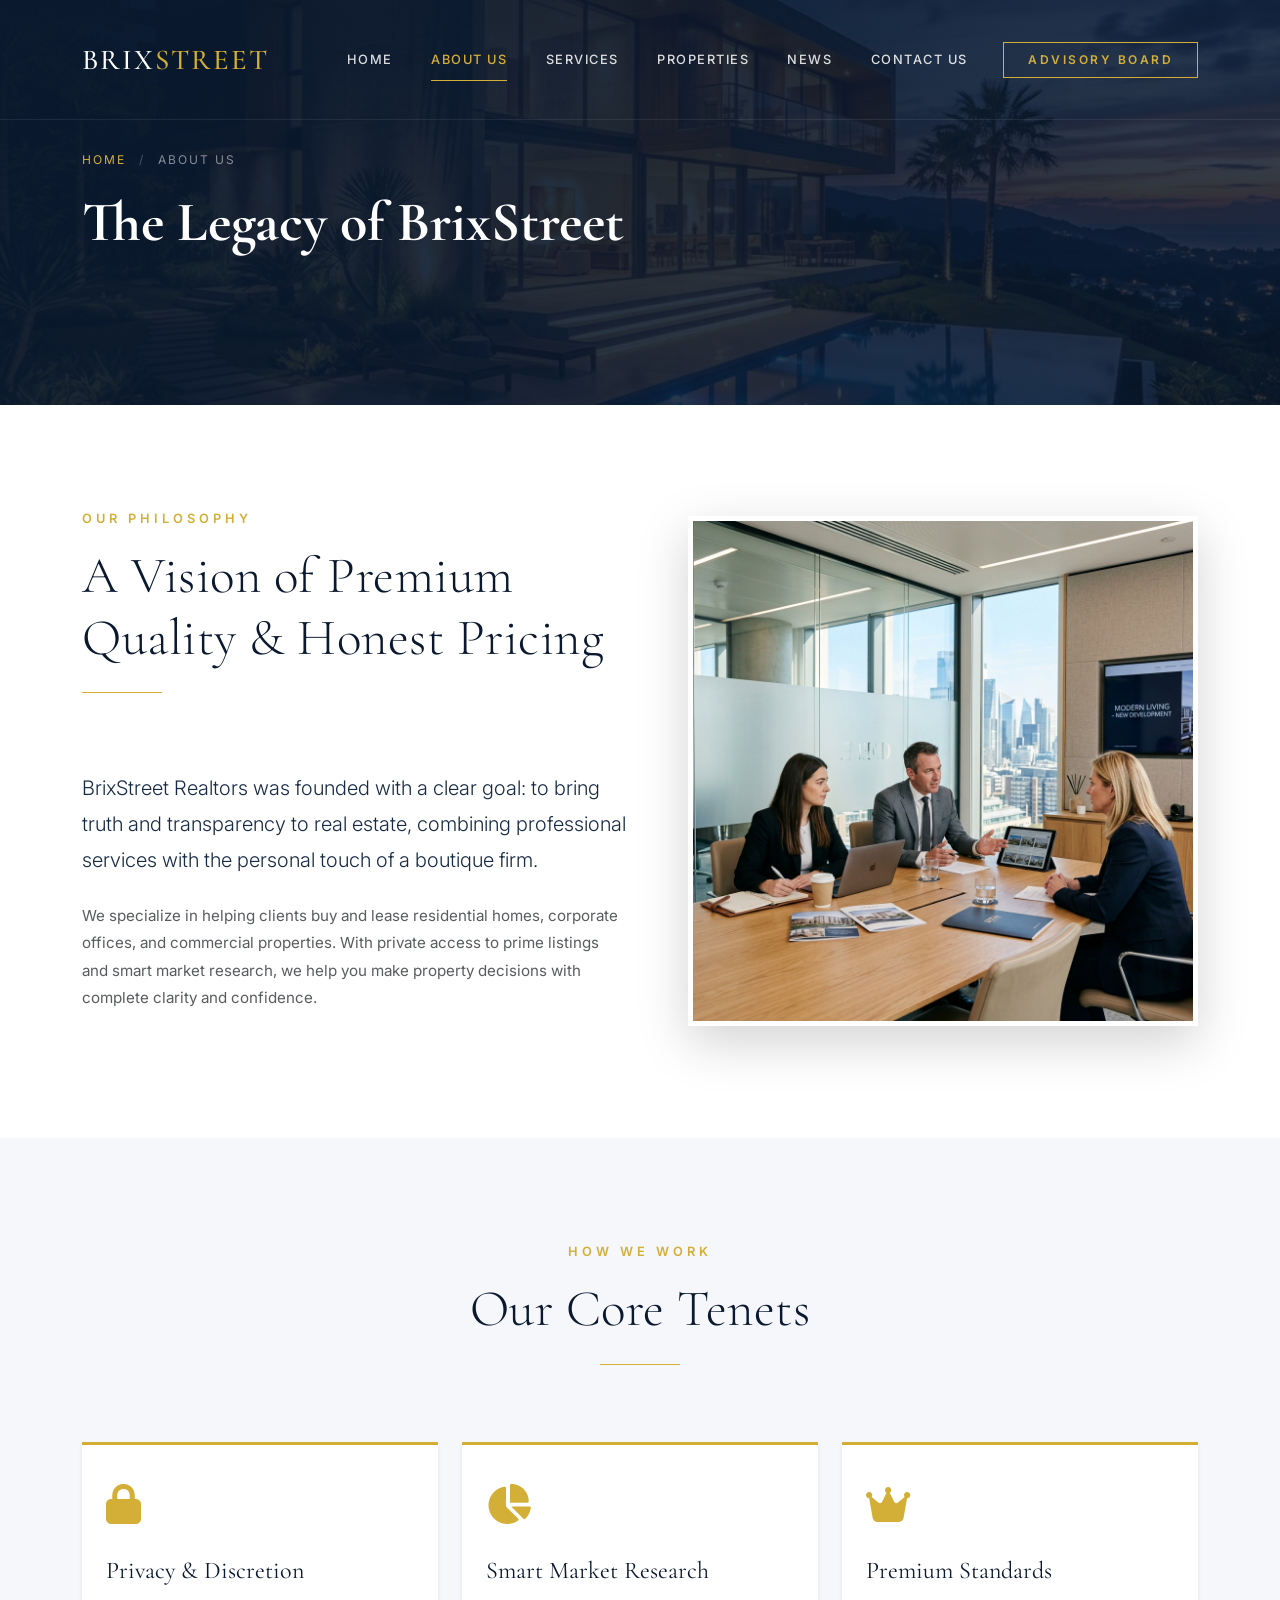
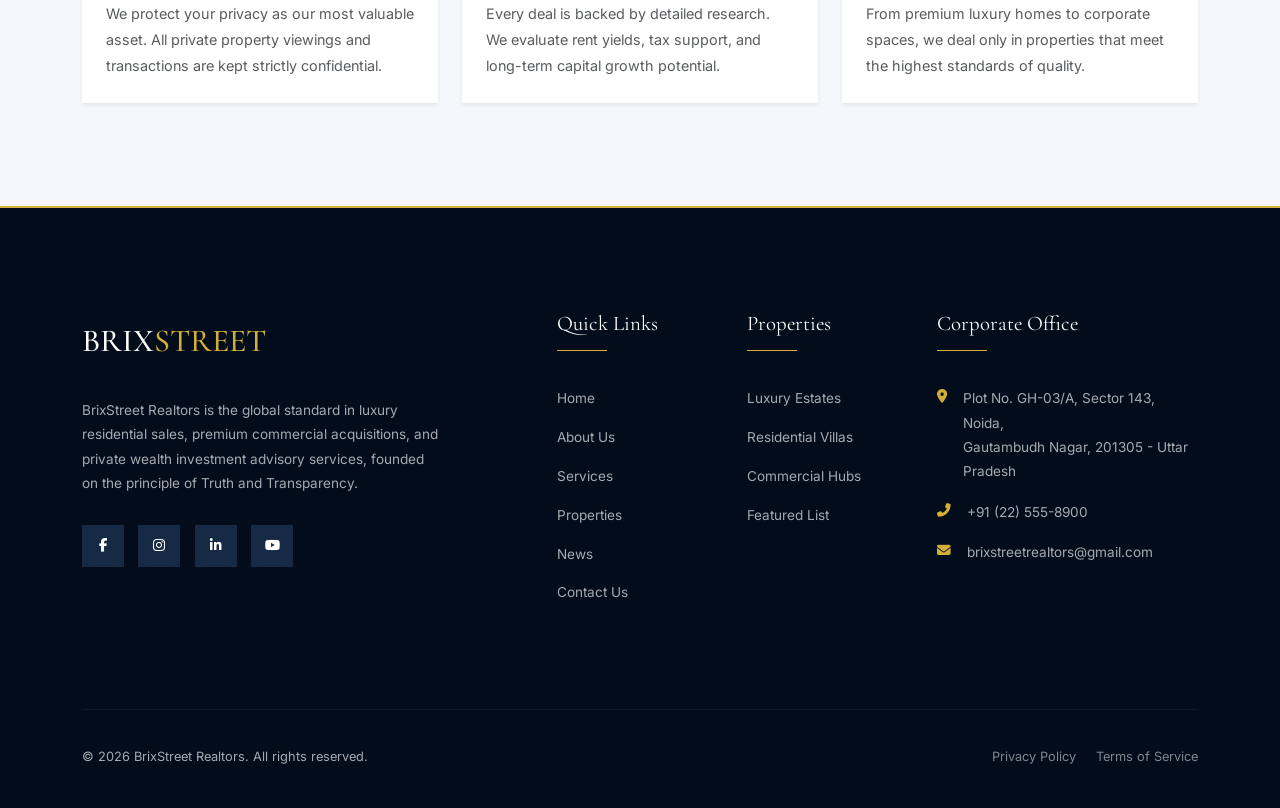
==== commit 2c3a9cc5: "added property news section v 0.5 Added property news page - dynamically updated daily Corrected coo" ====
--- a/about.html
+++ b/about.html
@@ -36,8 +36,8 @@
       },
       "geo": {
         "@type": "GeoCoordinates",
-        "latitude": 28.4986,
-        "longitude": 77.4231
+        "latitude": 28.5028334,
+        "longitude": 77.4252661
       },
       "openingHoursSpecification": {
         "@type": "OpeningHoursSpecification",
@@ -86,6 +86,9 @@
                             <a class="nav-link" href="properties.html">Properties</a>
                         </li>
                         <li class="nav-item">
+                            <a class="nav-link" href="news.html">News</a>
+                        </li>
+                        <li class="nav-item">
                             <a class="nav-link" href="contact.html">Contact Us</a>
                         </li>
                         <li class="nav-item ms-lg-3 mt-3 mt-lg-0">
@@ -253,6 +256,7 @@
                         <li><a href="about.html">About Us</a></li>
                         <li><a href="services.html">Services</a></li>
                         <li><a href="properties.html">Properties</a></li>
+                        <li><a href="news.html">News</a></li>
                         <li><a href="contact.html">Contact Us</a></li>
                     </ul>
                 </div>
--- a/css/style.css
+++ b/css/style.css
@@ -1075,3 +1075,52 @@
         padding: 2.8rem;
     }
 }
+
+/* ==========================================
+ * News Feed Styling
+ * ========================================== */
+.news-card {
+    background-color: #FFFFFF;
+    transition: var(--transition-smooth);
+}
+
+.news-card:hover {
+    box-shadow: var(--shadow-medium) !important;
+    transform: translateY(-4px);
+}
+
+.news-category-badge {
+    background-color: var(--color-primary);
+    color: #FFFFFF;
+    font-size: 0.65rem;
+    font-weight: 600;
+    text-transform: uppercase;
+    letter-spacing: 1.5px;
+    padding: 0.4rem 0.9rem;
+    display: inline-block;
+}
+
+.news-sentiment-badge {
+    font-size: 0.65rem;
+    font-weight: 600;
+    text-transform: uppercase;
+    letter-spacing: 1.5px;
+    padding: 0.4rem 0.9rem;
+    display: inline-block;
+}
+
+.sentiment-bullish {
+    background-color: #E2F0D9;
+    color: #385723;
+}
+
+.sentiment-positive {
+    background-color: #E6F4EA;
+    color: #137333;
+}
+
+.sentiment-yield {
+    background-color: #E8F0FE;
+    color: #1A73E8;
+}
+
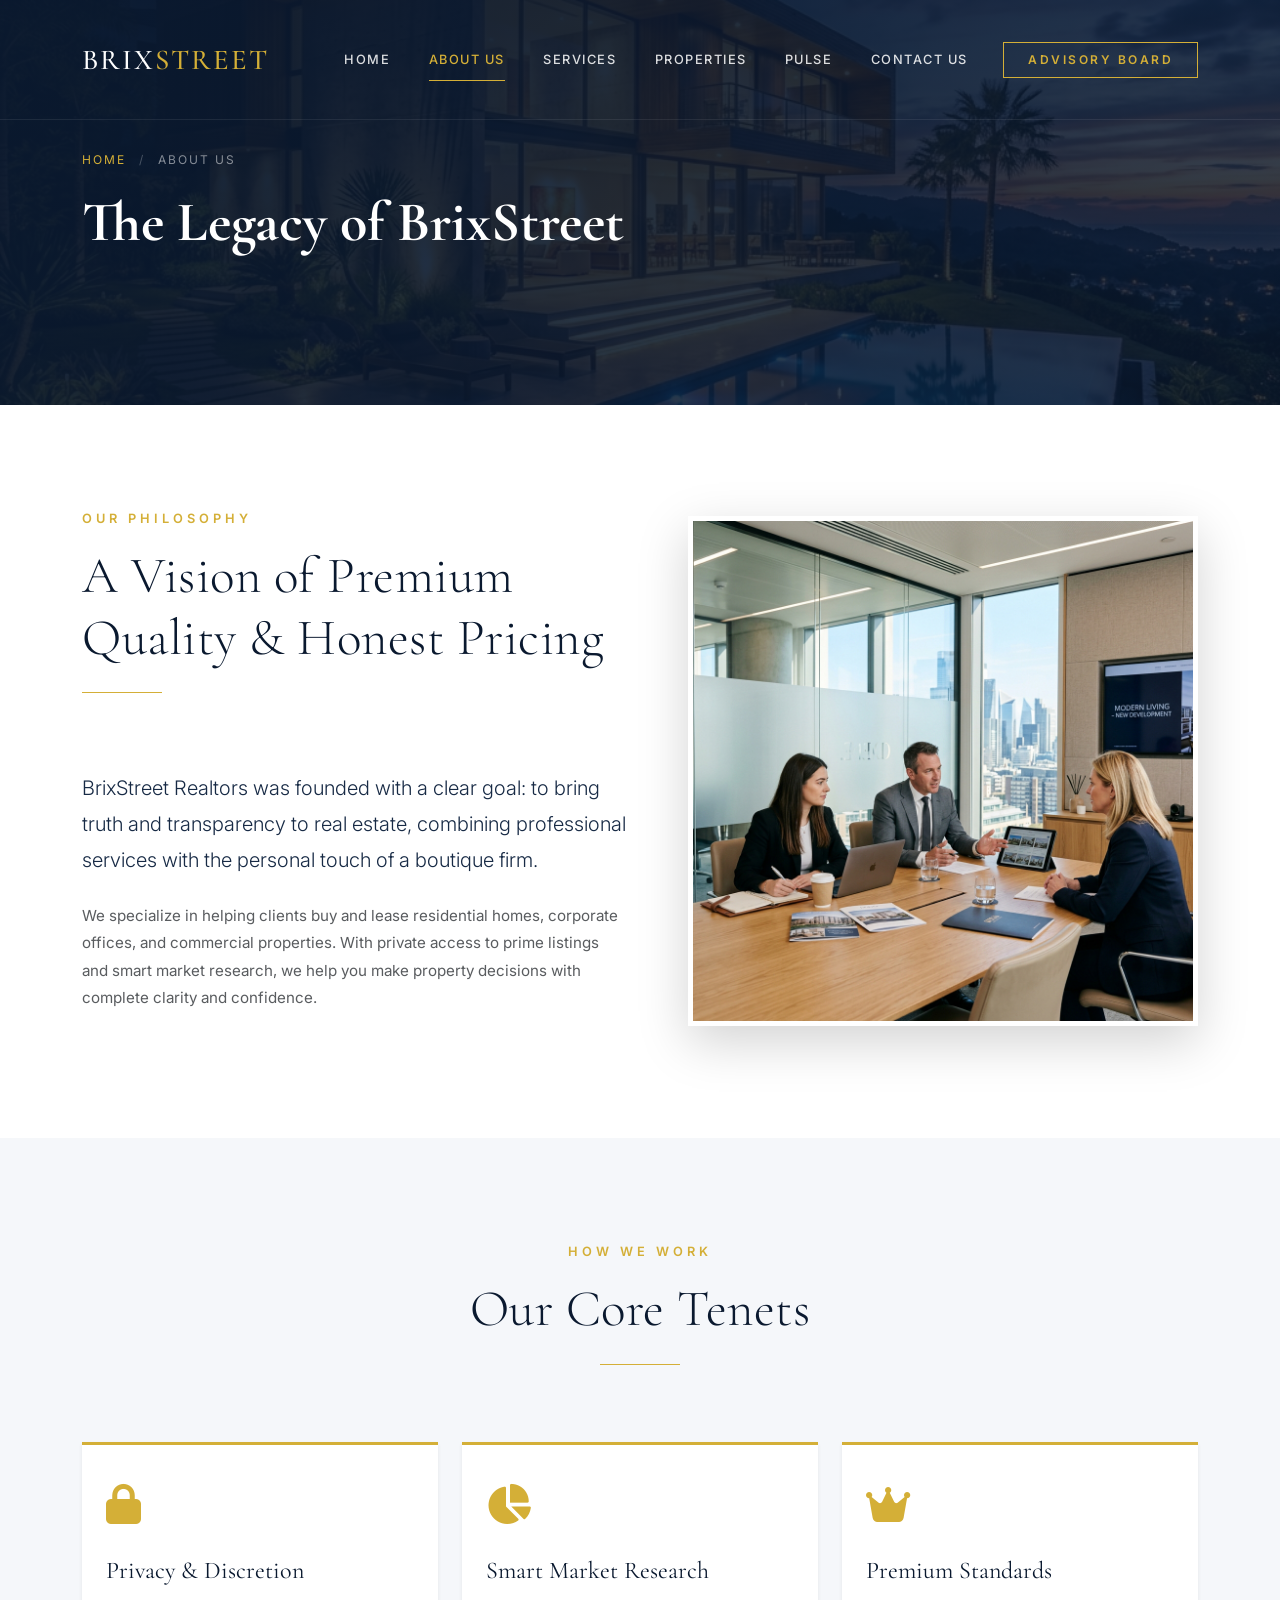
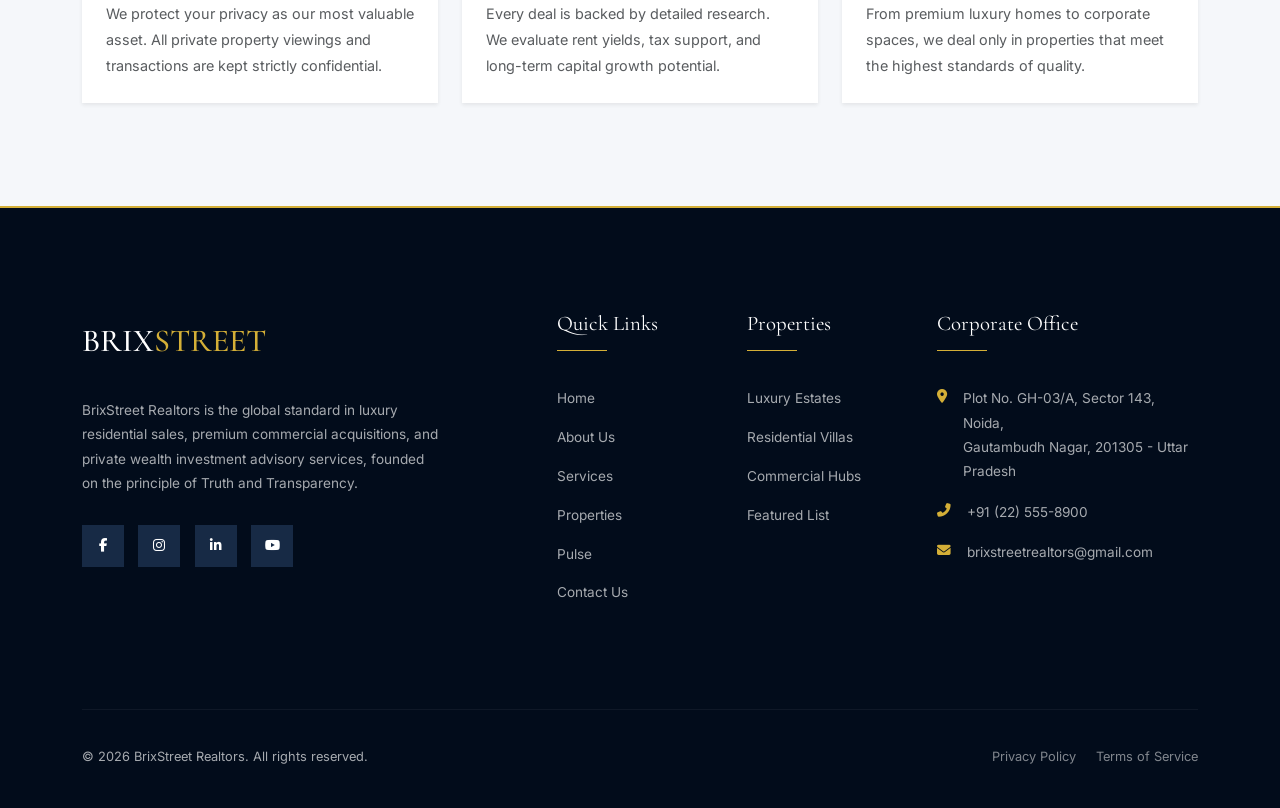
==== commit c98901d0: "Update in coordinates and News renamed to Pulse News renamed to Pulse Update in coordinates" ====
--- a/about.html
+++ b/about.html
@@ -36,8 +36,8 @@
       },
       "geo": {
         "@type": "GeoCoordinates",
-        "latitude": 28.5028334,
-        "longitude": 77.4252661
+        "latitude": 28.5023056,
+        "longitude": 77.4275278
       },
       "openingHoursSpecification": {
         "@type": "OpeningHoursSpecification",
@@ -86,7 +86,7 @@
                             <a class="nav-link" href="properties.html">Properties</a>
                         </li>
                         <li class="nav-item">
-                            <a class="nav-link" href="news.html">News</a>
+                            <a class="nav-link" href="pulse.html">Pulse</a>
                         </li>
                         <li class="nav-item">
                             <a class="nav-link" href="contact.html">Contact Us</a>
@@ -256,7 +256,7 @@
                         <li><a href="about.html">About Us</a></li>
                         <li><a href="services.html">Services</a></li>
                         <li><a href="properties.html">Properties</a></li>
-                        <li><a href="news.html">News</a></li>
+                        <li><a href="pulse.html">Pulse</a></li>
                         <li><a href="contact.html">Contact Us</a></li>
                     </ul>
                 </div>
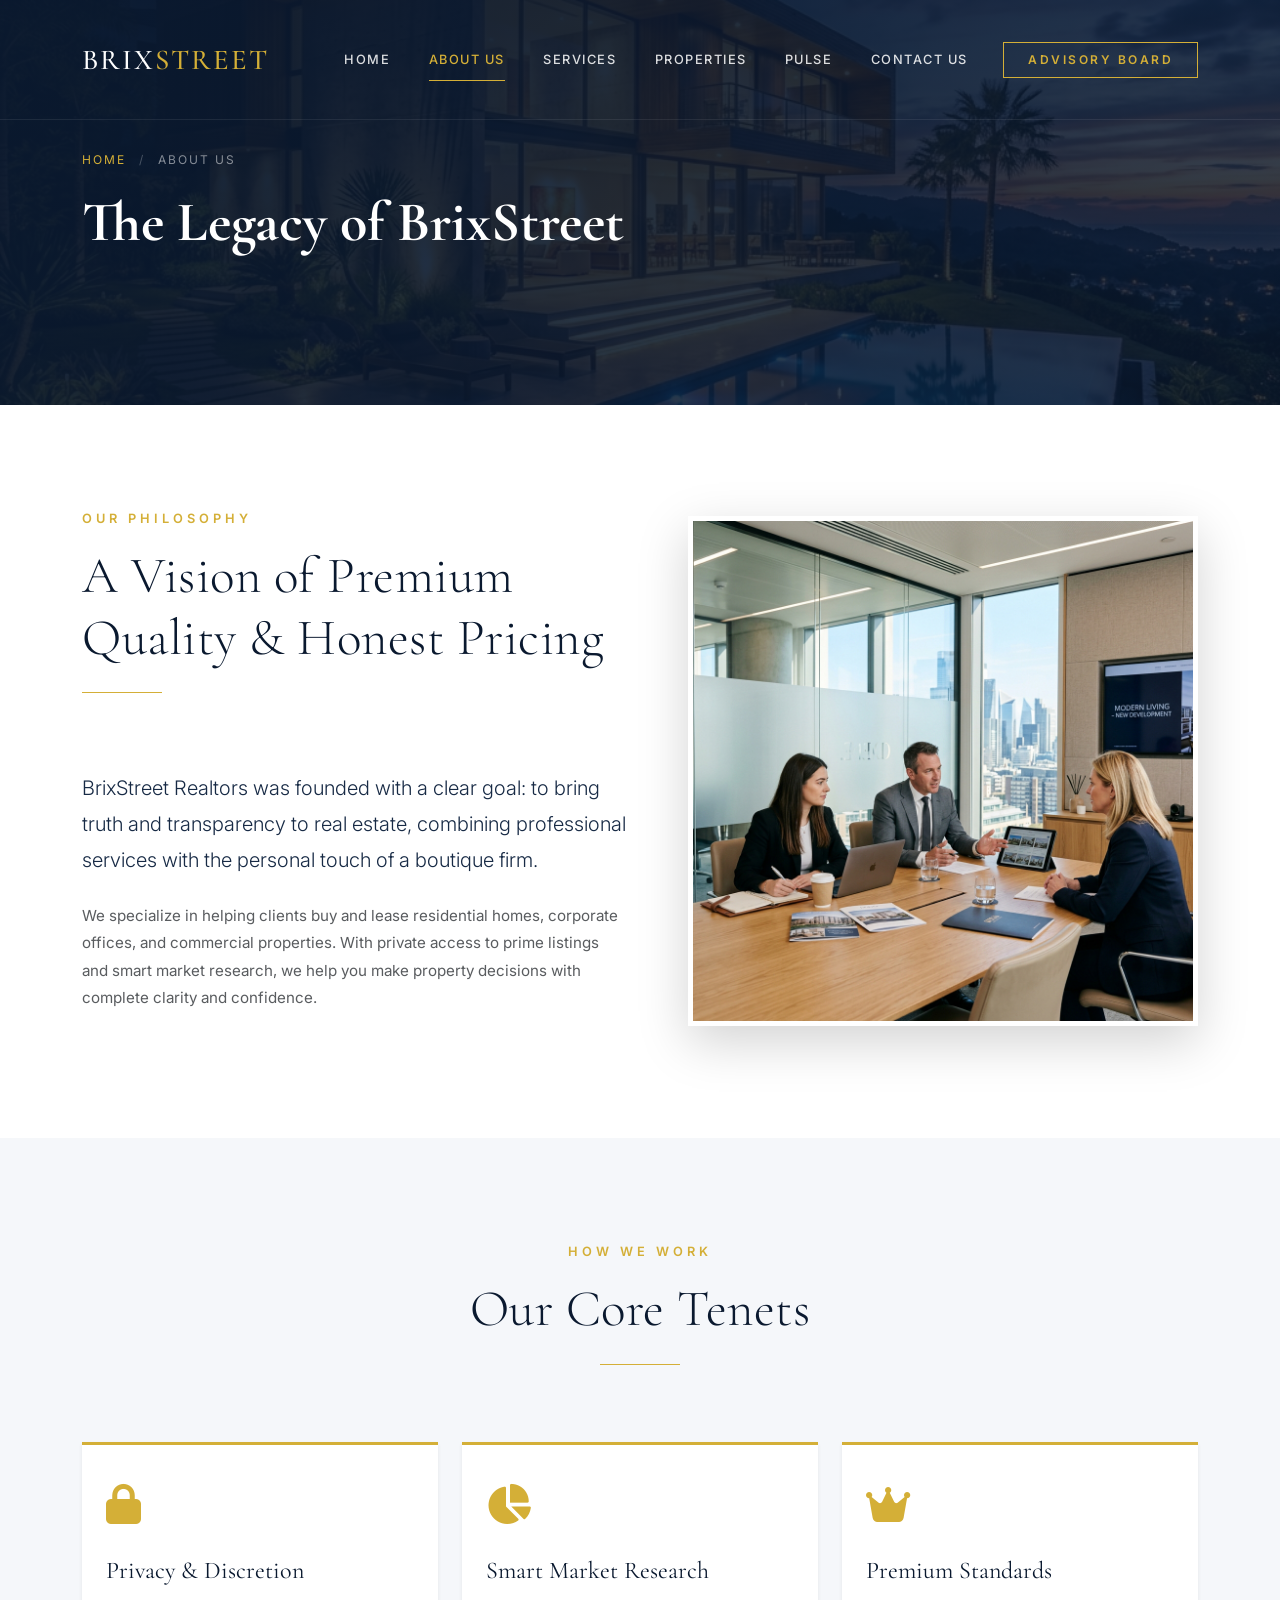
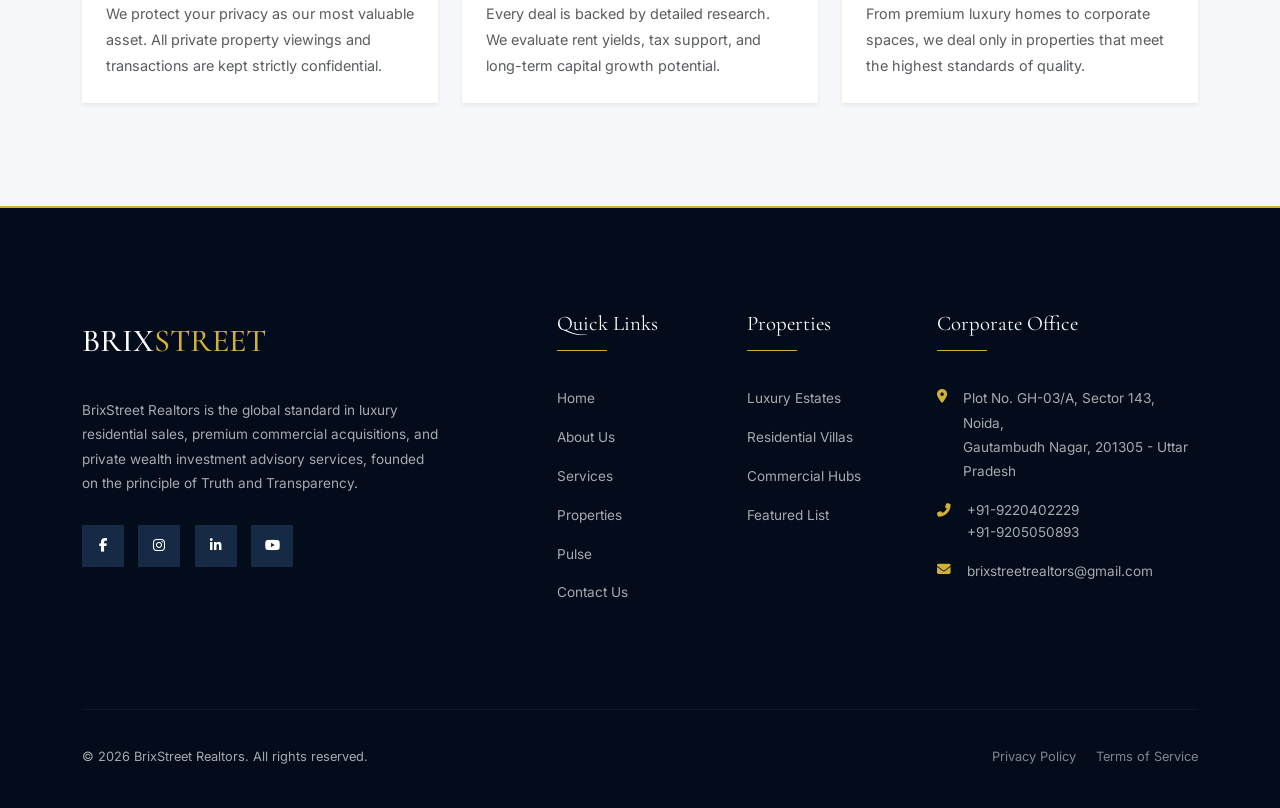
==== commit 25ea3a6f: "Contact details updated and submit button to work on ENTER Contact details updated and submit button" ====
--- a/about.html
+++ b/about.html
@@ -24,7 +24,7 @@
       "image": "https://www.brixstreet.com/images/about.png",
       "@id": "https://www.brixstreet.com/#agent",
       "url": "https://www.brixstreet.com",
-      "telephone": "+91-22-555-8900",
+      "telephone": "+91-9220402229, +91-9205050893",
       "priceRange": "$$$$",
       "address": {
         "@type": "PostalAddress",
@@ -273,7 +273,9 @@
                     <h4 class="font-heading text-white">Corporate Office</h4>
                     <address class="mb-0" style="font-style: normal; font-size: 0.85rem; line-height: 1.8;">
                         <span class="mb-3 d-flex"><i class="fas fa-map-marker-alt text-gold me-3 mt-1" aria-hidden="true"></i> Plot No. GH-03/A, Sector 143, Noida,<br>Gautambudh Nagar, 201305 - Uttar Pradesh</span>
-                        <span class="mb-3 d-flex"><i class="fas fa-phone-alt text-gold me-3 mt-1" aria-hidden="true"></i> +91 (22) 555-8900</span>
+                        <span class="mb-3 d-flex"><i class="fas fa-phone-alt text-gold me-3 mt-1" aria-hidden="true"></i>
+                            <span style="line-height: 1.6;">+91-9220402229<br>+91-9205050893</span>
+                        </span>
                         <span class="mb-0 d-flex"><i class="fas fa-envelope text-gold me-3 mt-1" aria-hidden="true"></i> brixstreetrealtors@gmail.com</span>
                     </address>
                 </div>
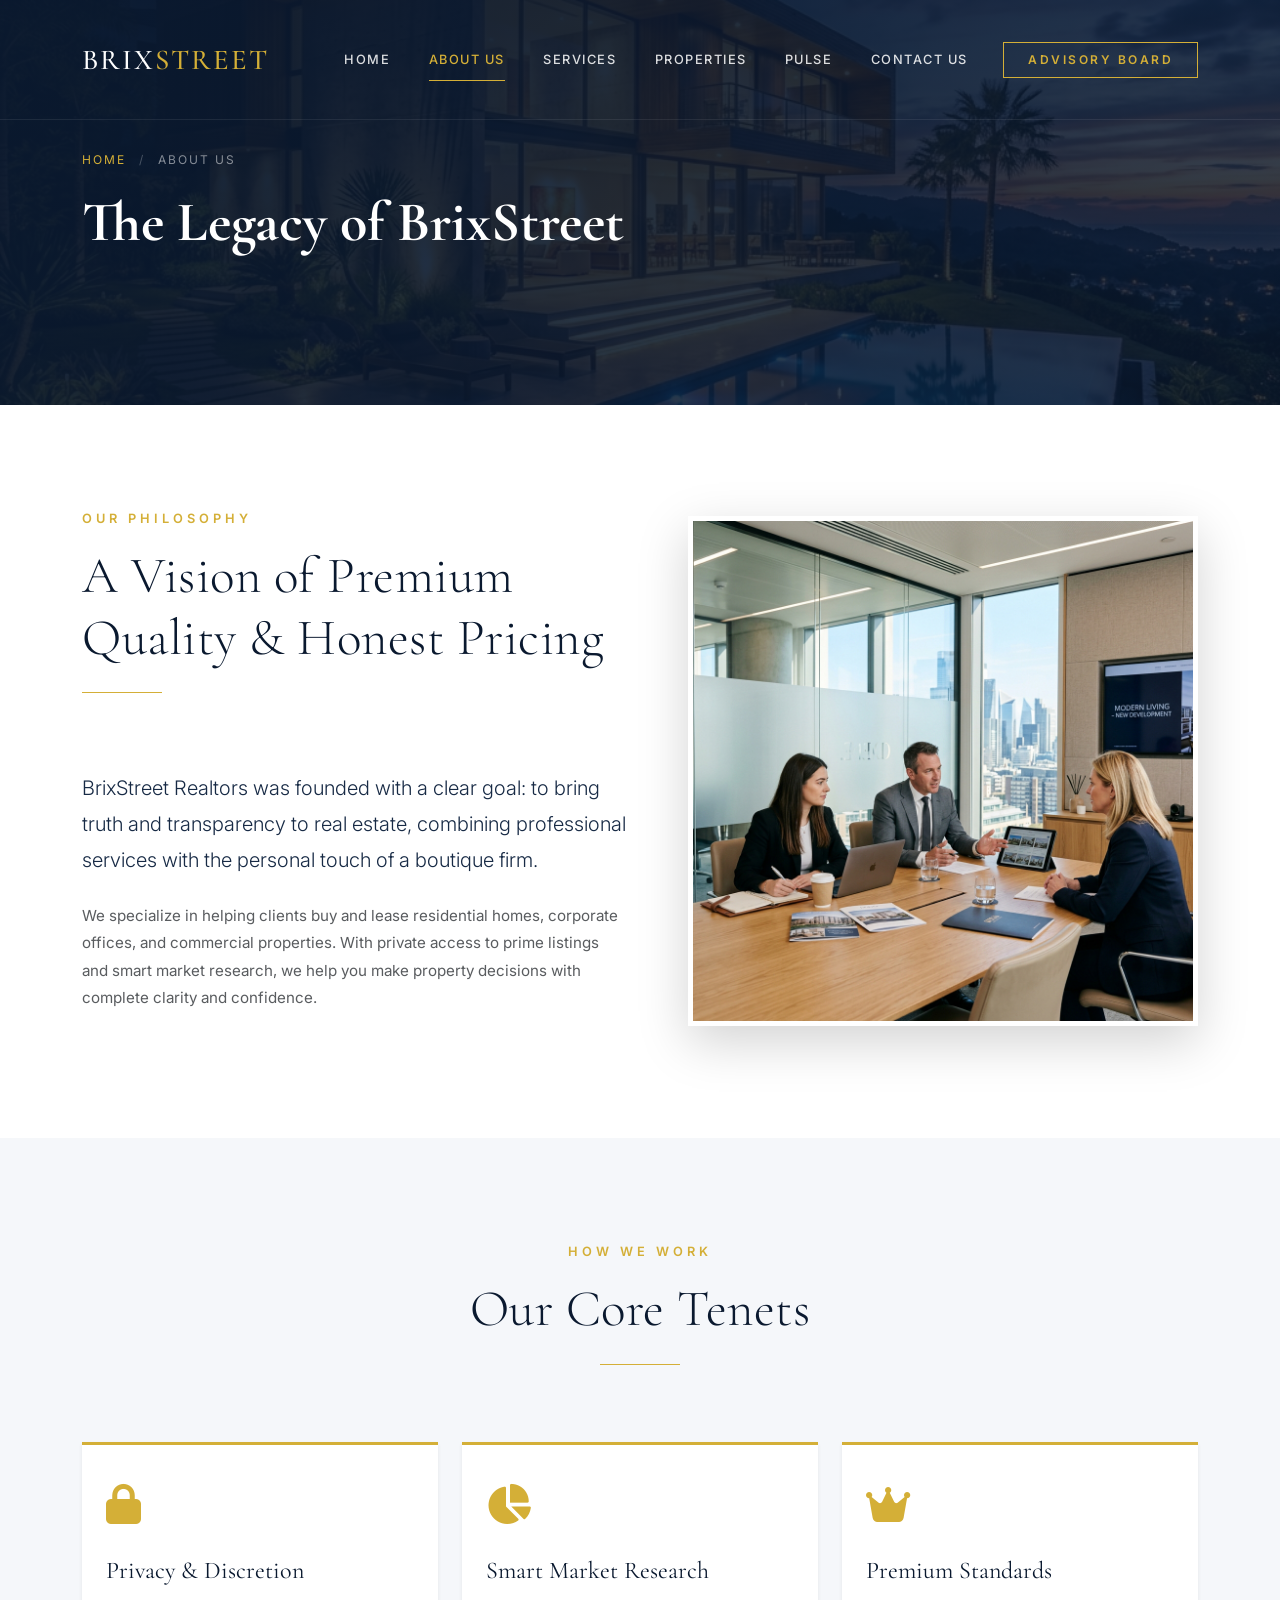
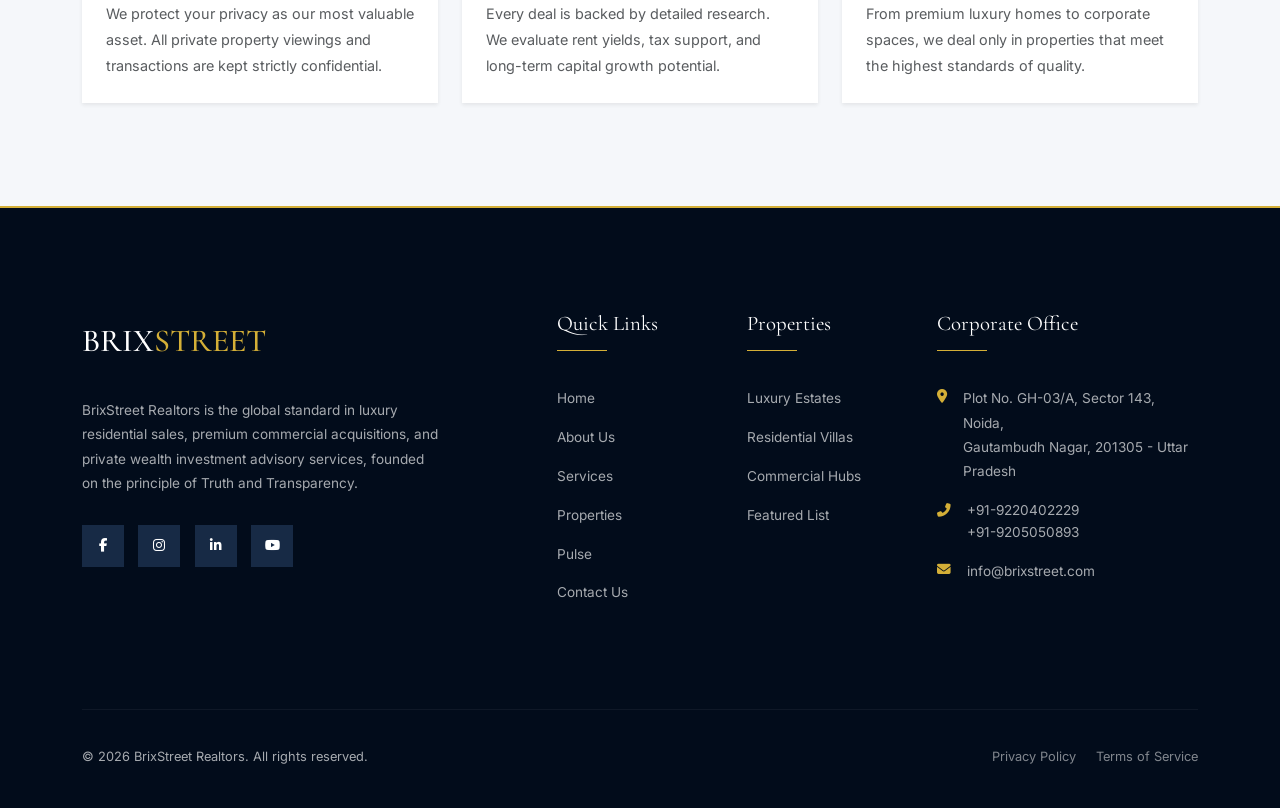
==== commit 2b9c7439: "Updated email address info@brixstreet.com Updated professional email id" ====
--- a/about.html
+++ b/about.html
@@ -276,7 +276,7 @@
                         <span class="mb-3 d-flex"><i class="fas fa-phone-alt text-gold me-3 mt-1" aria-hidden="true"></i>
                             <span style="line-height: 1.6;">+91-9220402229<br>+91-9205050893</span>
                         </span>
-                        <span class="mb-0 d-flex"><i class="fas fa-envelope text-gold me-3 mt-1" aria-hidden="true"></i> brixstreetrealtors@gmail.com</span>
+                        <span class="mb-0 d-flex"><i class="fas fa-envelope text-gold me-3 mt-1" aria-hidden="true"></i> info@brixstreet.com</span>
                     </address>
                 </div>
             </div>
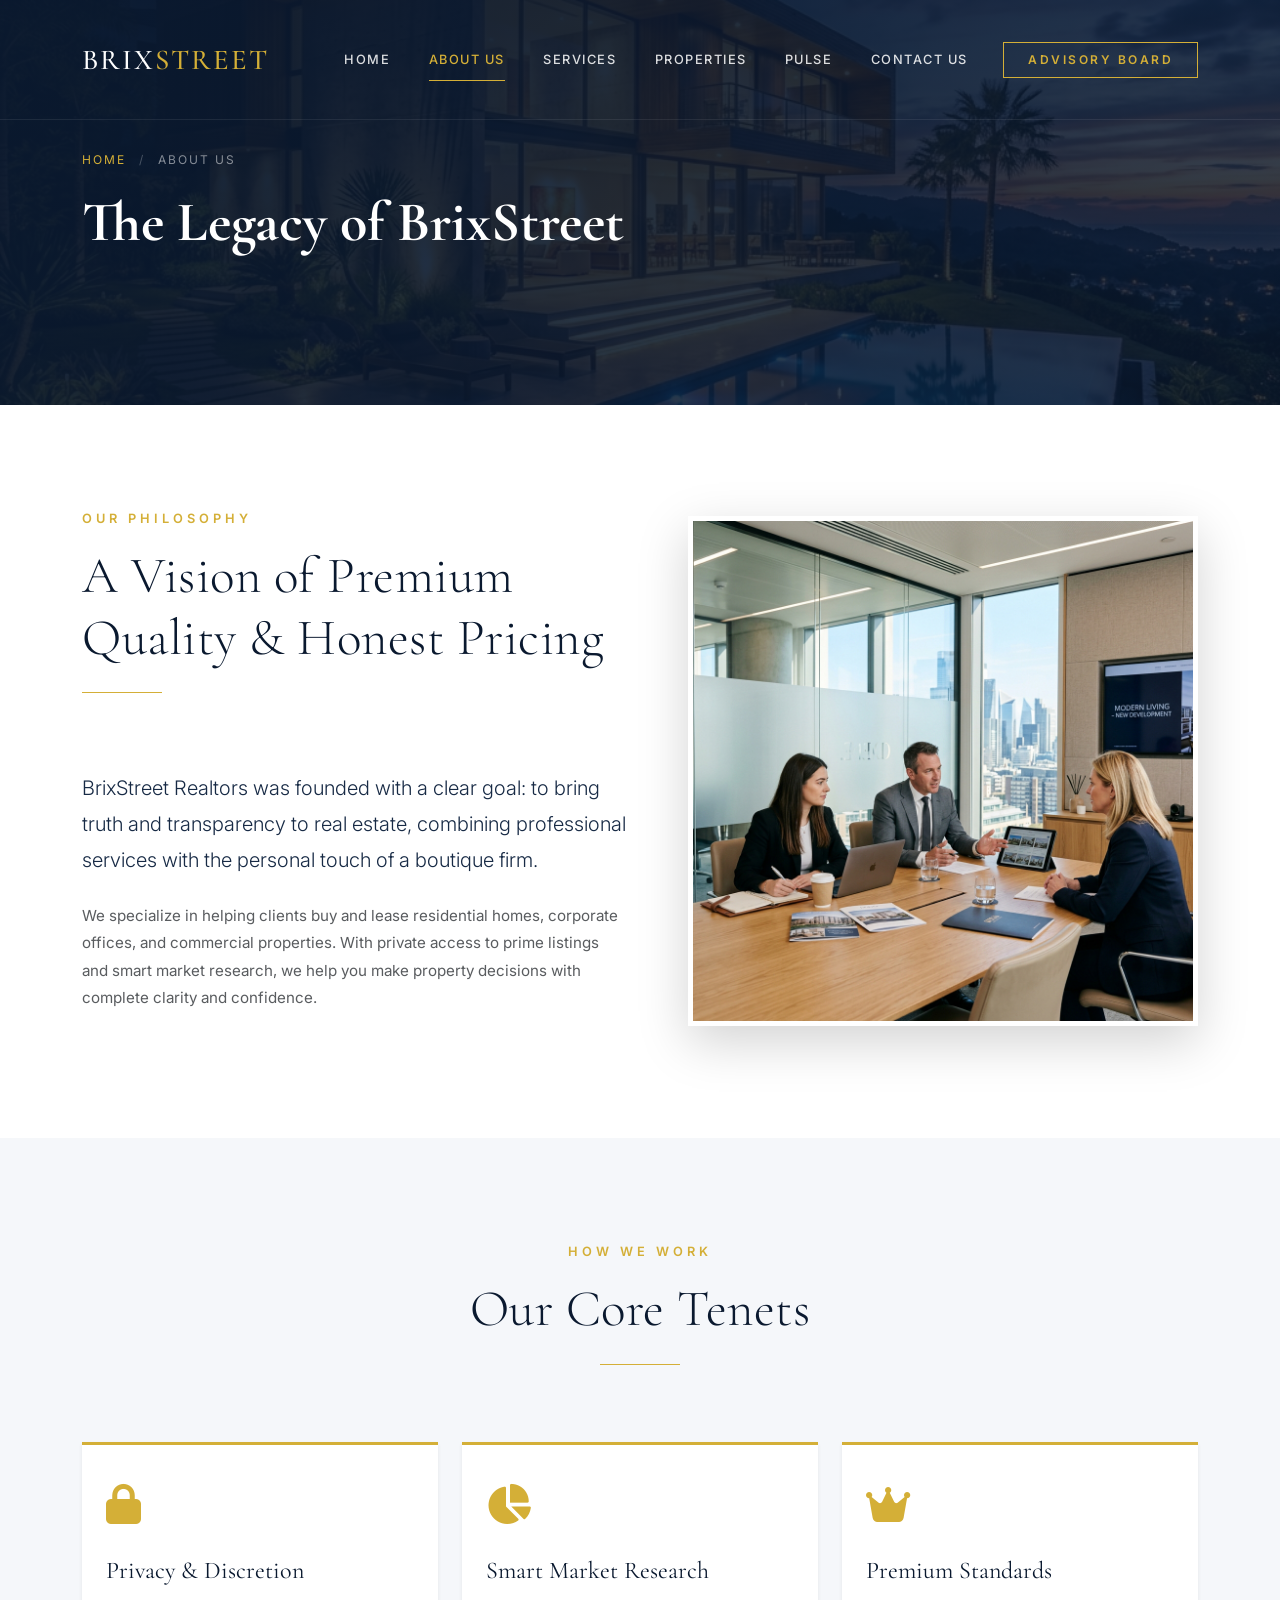
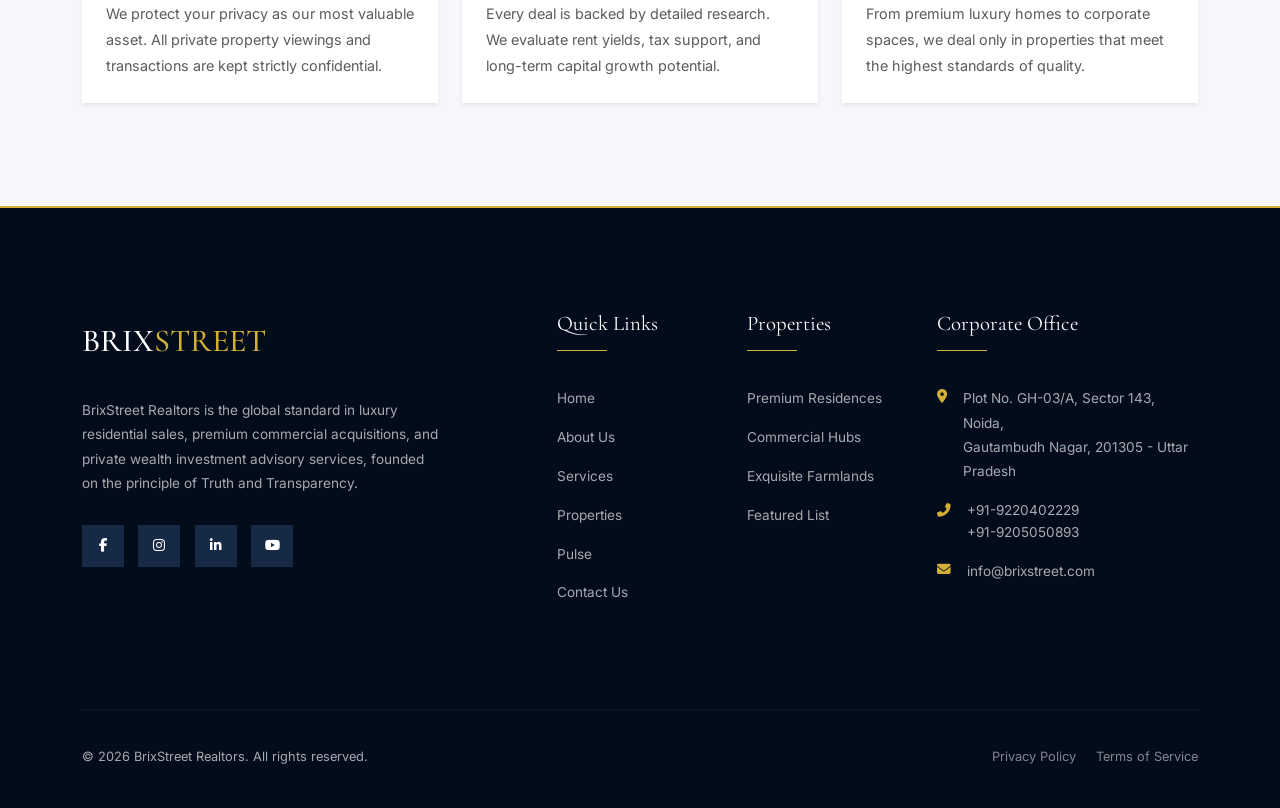
==== commit f4034b58: "Updated property categories to merge residential and add farmland Exquisite Farmland added to proper" ====
--- a/about.html
+++ b/about.html
@@ -263,9 +263,9 @@
                 <div class="col-md-4 col-lg-2">
                     <h4 class="font-heading text-white">Properties</h4>
                     <ul class="footer-links">
-                        <li><a href="properties.html?type=luxury">Luxury Estates</a></li>
-                        <li><a href="properties.html?type=residential">Residential Villas</a></li>
+                        <li><a href="properties.html?type=residential">Premium Residences</a></li>
                         <li><a href="properties.html?type=commercial">Commercial Hubs</a></li>
+                        <li><a href="properties.html?type=farmland">Exquisite Farmlands</a></li>
                         <li><a href="properties.html">Featured List</a></li>
                     </ul>
                 </div>
--- a/css/style.css
+++ b/css/style.css
@@ -418,6 +418,11 @@
 .property-badge.luxury-badge {
     background-color: var(--color-gold);
     color: var(--color-primary-dark);
+}
+
+.property-badge.farmland-badge {
+    background-color: #1b4d3e;
+    color: #FFFFFF;
 }
 
 .property-content {
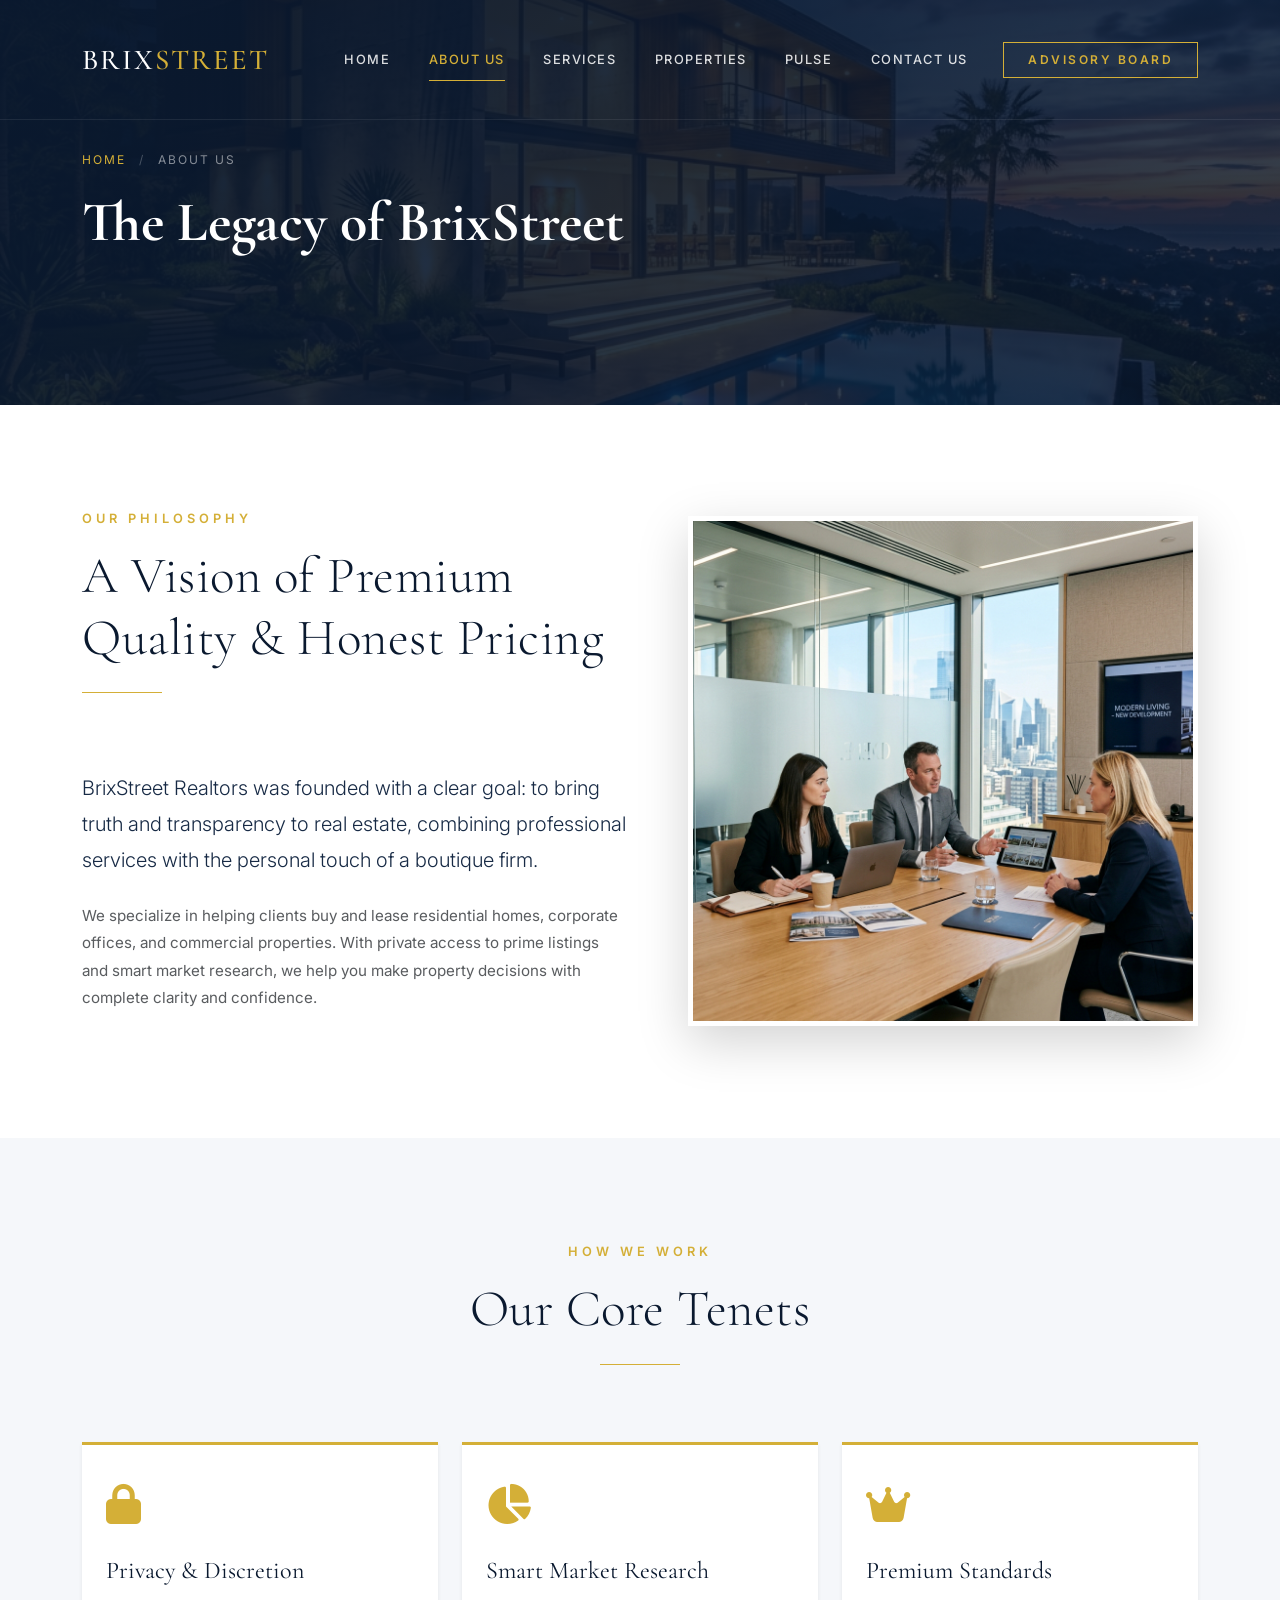
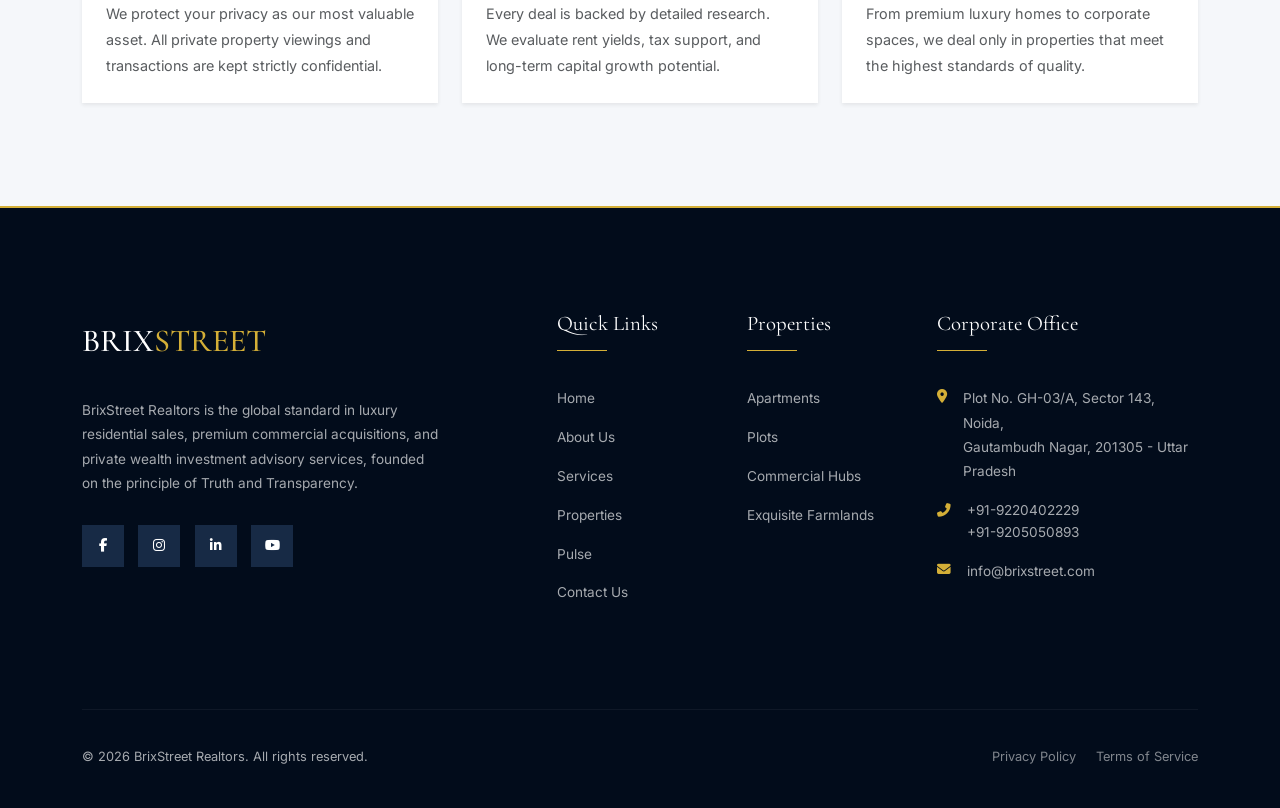
==== commit 7f193dbf: "Added sub-category for Plots and apartments Renamed Premium Residences to Residential Brought sub-ca" ====
--- a/about.html
+++ b/about.html
@@ -263,10 +263,10 @@
                 <div class="col-md-4 col-lg-2">
                     <h4 class="font-heading text-white">Properties</h4>
                     <ul class="footer-links">
-                        <li><a href="properties.html?type=residential">Premium Residences</a></li>
+                        <li><a href="properties.html?type=residential-apartments">Apartments</a></li>
+                        <li><a href="properties.html?type=residential-plots">Plots</a></li>
                         <li><a href="properties.html?type=commercial">Commercial Hubs</a></li>
                         <li><a href="properties.html?type=farmland">Exquisite Farmlands</a></li>
-                        <li><a href="properties.html">Featured List</a></li>
                     </ul>
                 </div>
                 <div class="col-md-4 col-lg-3">
--- a/css/style.css
+++ b/css/style.css
@@ -768,6 +768,30 @@
     color: var(--color-gold);
     border-bottom-color: var(--color-gold);
 }
+
+/* --- Sub-Filters --- */
+.sub-filter-btn {
+    border: 1px solid #E5E9F0;
+    background: transparent;
+    padding: 0.4rem 1.2rem;
+    margin: 0.3rem;
+    font-family: var(--font-body);
+    font-weight: 500;
+    font-size: 0.7rem;
+    letter-spacing: 1px;
+    text-transform: uppercase;
+    color: var(--color-primary-light);
+    border-radius: 20px;
+    transition: var(--transition-smooth);
+}
+
+.sub-filter-btn:hover,
+.sub-filter-btn.active {
+    color: #FFFFFF;
+    background-color: var(--color-primary);
+    border-color: var(--color-primary);
+}
+
 
 /* --- Testimonials --- */
 .testimonial-section {
